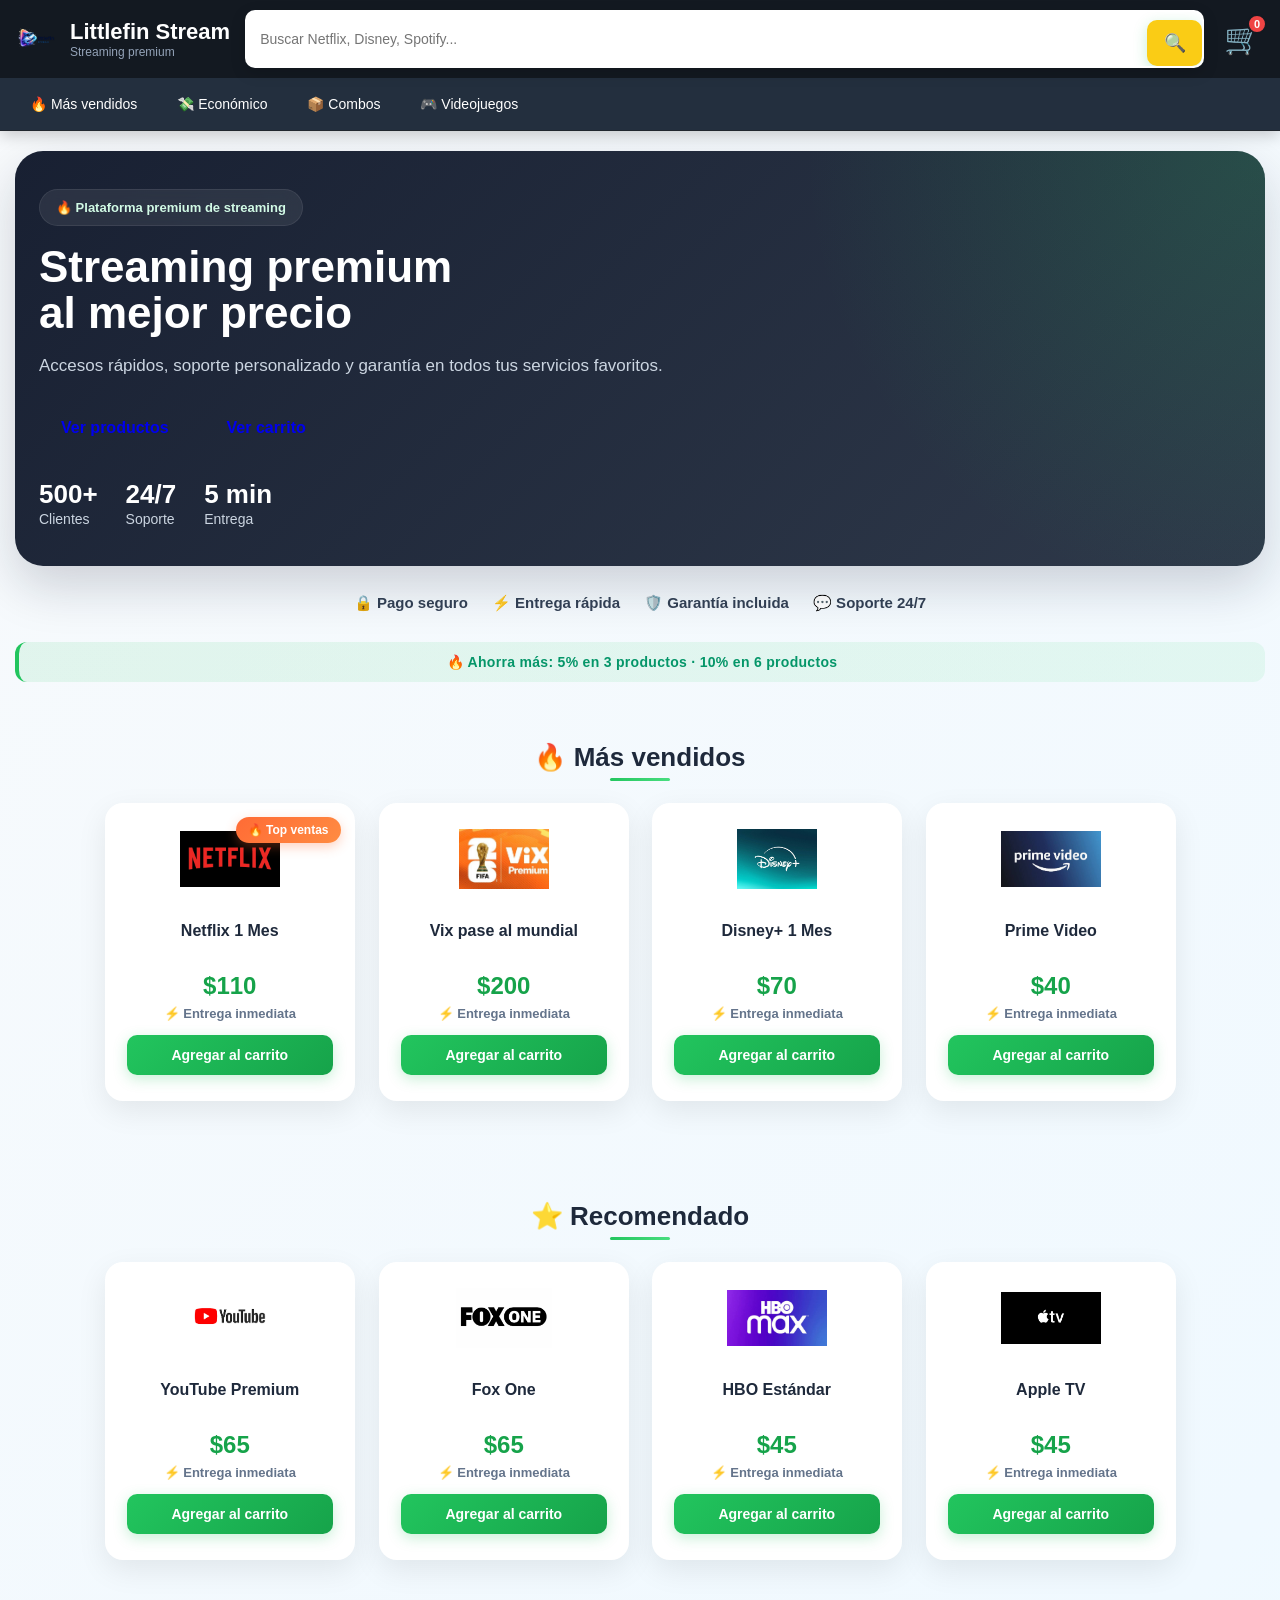
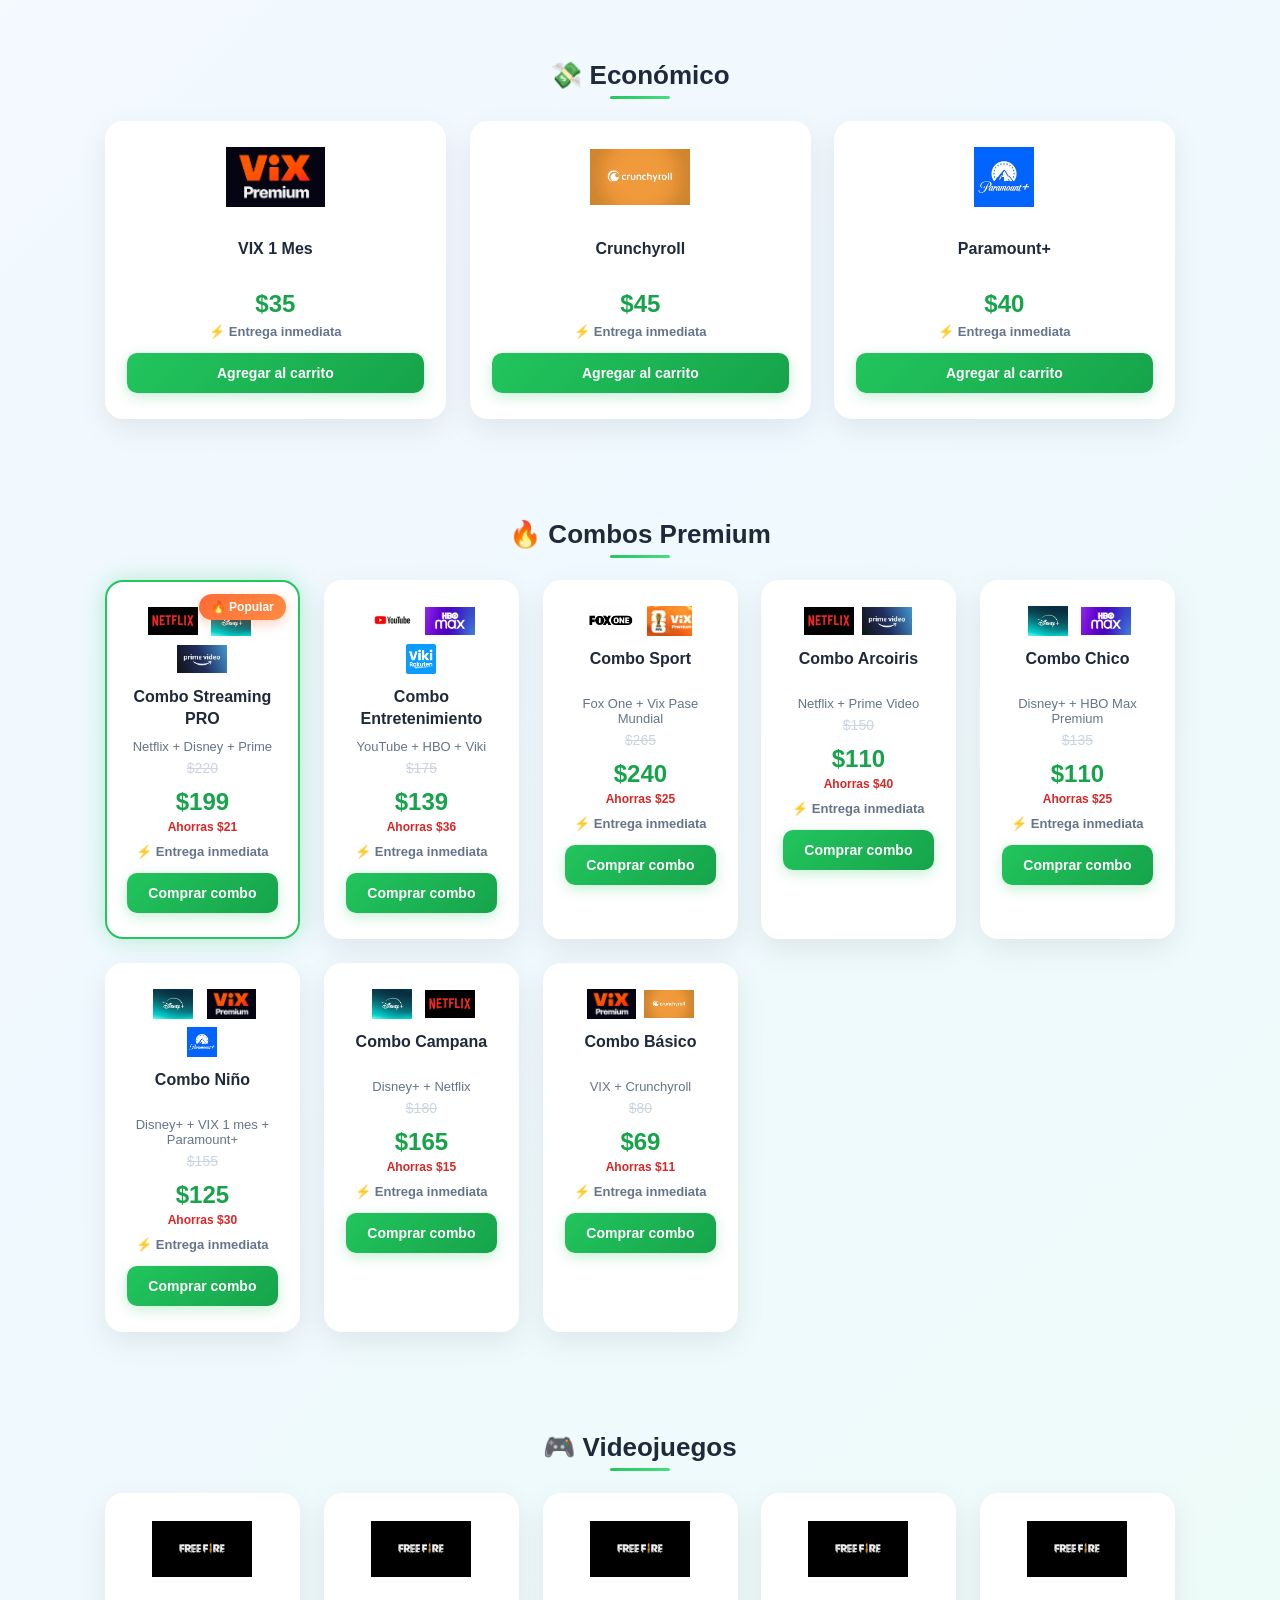
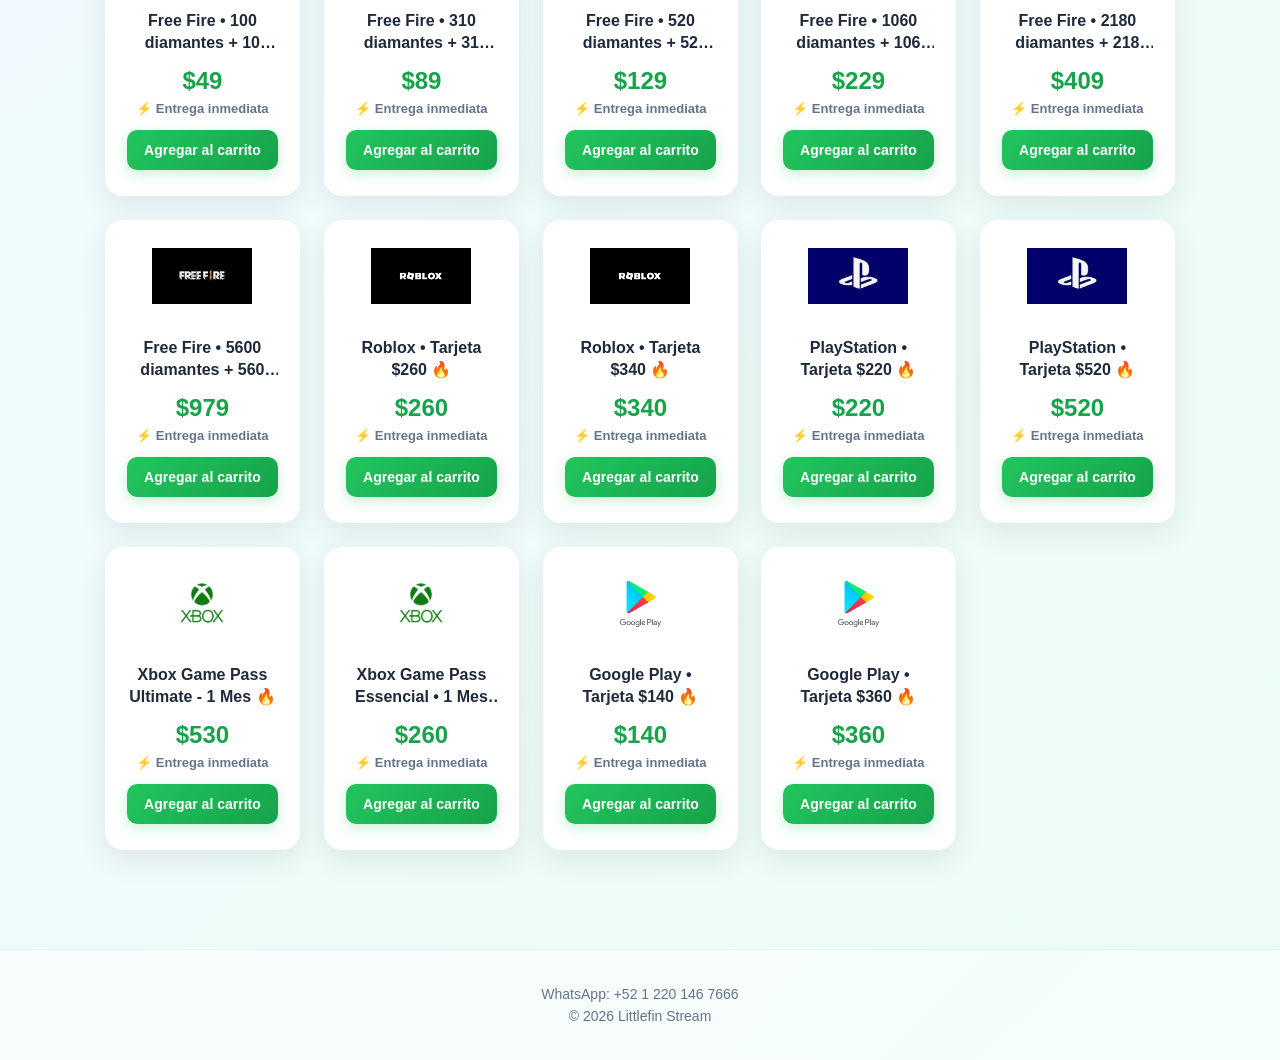
==== index.html @ 1786fa31 "Add manifest link and theme color meta tag" ====
<!DOCTYPE html>
<html lang="es">
<head>

<meta charset="UTF-8">

<meta
  name="viewport"
  content="width=device-width, initial-scale=1.0"
>

<title>Littlefin Stream</title>

<meta
  name="description"
  content="Streaming premium al mejor precio. Netflix, Disney+, HBO Max, Prime Video, combos premium y videojuegos con entrega inmediata."
>

<link rel="stylesheet" href="styles.css">

<link rel="manifest" href="/manifest.json">
<meta name="theme-color" content="#22c55e">

</head>

<body>

<!-- ===================================================== -->
<!-- HEADER -->
<!-- ===================================================== -->

<header class="amazon-header">

  <div class="header-top">

    <!-- LOGO -->
    <a href="/" class="logo-container">

      <img
        src="logo.png"
        class="logo-principal"
        alt="Littlefin Stream"
      >

      <div class="logo-text">
        <h1>Littlefin Stream</h1>
        <p>Streaming premium</p>
      </div>

    </a>

    <!-- BUSCADOR -->
    <div class="search-container">

      <input
        type="text"
        id="buscador"
        placeholder="Buscar Netflix, Disney, Spotify..."
      >

      <button class="search-btn">
        🔍
      </button>

    </div>

    <!-- CARRITO -->
    <a href="/carrito" class="cart-icon">

      <span class="cart-emoji">
        🛒
      </span>

      <span
        class="cart-count"
        id="cart-count"
      ></span>

    </a>

  </div>

  <!-- NAV -->
  <nav class="header-nav">

    <a href="#productos">
      🔥 Más vendidos
    </a>

    <a href="#economico">
      💸 Económico
    </a>

    <a href="#combos">
      📦 Combos
    </a>

    <a href="#videojuegos">
      🎮 Videojuegos
    </a>

  </nav>

</header>

<!-- ===================================================== -->
<!-- HERO -->
<!-- ===================================================== -->

<section class="hero">

  <div class="hero-content">

    <div class="hero-badge">
      🔥 Plataforma premium de streaming
    </div>

    <h1>
      Streaming premium <br>
      al mejor precio
    </h1>

    <p>
      Accesos rápidos, soporte personalizado
      y garantía en todos tus servicios favoritos.
    </p>

    <!-- BOTONES -->
    <div class="hero-buttons">

      <a
        href="#productos"
        class="hero-btn hero-btn-primary"
      >
        Ver productos
      </a>

      <a
        href="/carrito"
        class="hero-btn hero-btn-secondary"
      >
        Ver carrito
      </a>

    </div>

    <!-- STATS -->
    <div class="hero-stats">

      <div class="stat">
        <strong>500+</strong>
        <span>Clientes</span>
      </div>

      <div class="stat">
        <strong>24/7</strong>
        <span>Soporte</span>
      </div>

      <div class="stat">
        <strong>5 min</strong>
        <span>Entrega</span>
      </div>

    </div>

  </div>

</section>

<!-- ===================================================== -->
<!-- TRUST BAR -->
<!-- ===================================================== -->

<section class="trust-bar">

  <div>🔒 Pago seguro</div>

  <div>⚡ Entrega rápida</div>

  <div>🛡️ Garantía incluida</div>

  <div>💬 Soporte 24/7</div>

</section>

<!-- ===================================================== -->
<!-- PROMO -->
<!-- ===================================================== -->

<p class="promo">
🔥 Ahorra más: 5% en 3 productos · 10% en 6 productos
</p>

<!-- ===================================================== -->
<!-- MAIN -->
<!-- ===================================================== -->

<main>

<!-- ===================================================== -->
<!-- MÁS VENDIDOS -->
<!-- ===================================================== -->

<section
  class="section"
  id="productos"
>

  <h2>🔥 Más vendidos</h2>

  <div class="grid">

    <!-- NETFLIX -->
    <div class="card destacado-card">

      <span class="top-badge">
        🔥 Top ventas
      </span>

      <img
        src="Netflix.png"
        class="logo"
        loading="lazy"
        alt="Netflix"
      >

      <h3>Netflix 1 Mes</h3>

      <p class="price">$110</p>

      <p class="instantaneo">
        ⚡ Entrega inmediata
      </p>

      <button onclick="agregarCarrito('Netflix 1 Mes',110)">
        Agregar al carrito
      </button>

    </div>

    <!-- VIX -->
    <div class="card">

      <img
        src="pase.jpg"
        class="logo"
        loading="lazy"
        alt="Vix Mundial"
      >

      <h3>Vix pase al mundial</h3>

      <p class="price">$200</p>

      <p class="instantaneo">
        ⚡ Entrega inmediata
      </p>

      <button onclick="agregarCarrito('Vix pase al mundial',200)">
        Agregar al carrito
      </button>

    </div>

    <!-- DISNEY -->
    <div class="card">

      <img
        src="disney.jpg"
        class="logo"
        loading="lazy"
        alt="Disney+"
      >

      <h3>Disney+ 1 Mes</h3>

      <p class="price">$70</p>

      <p class="instantaneo">
        ⚡ Entrega inmediata
      </p>

      <button onclick="agregarCarrito('Disney+ 1 Mes',70)">
        Agregar al carrito
      </button>

    </div>

    <!-- PRIME -->
    <div class="card">

      <img
        src="prime.jpeg"
        class="logo"
        loading="lazy"
        alt="Prime Video"
      >

      <h3>Prime Video</h3>

      <p class="price">$40</p>

      <p class="instantaneo">
        ⚡ Entrega inmediata
      </p>

      <button onclick="agregarCarrito('Prime Video',40)">
        Agregar al carrito
      </button>

    </div>

  </div>

</section>

<!-- ===================================================== -->
<!-- RECOMENDADO -->
<!-- ===================================================== -->

<section class="section">

  <h2>⭐ Recomendado</h2>

  <div class="grid">

    <div class="card">

      <img
        src="youTube.png"
        class="logo"
        loading="lazy"
        alt="YouTube Premium"
      >

      <h3>YouTube Premium</h3>

      <p class="price">$65</p>

      <p class="instantaneo">
        ⚡ Entrega inmediata
      </p>

      <button onclick="agregarCarrito('YouTube Premium',65)">
        Agregar al carrito
      </button>

    </div>

    <div class="card">

      <img
        src="fox.png"
        class="logo"
        loading="lazy"
        alt="Fox One"
      >

      <h3>Fox One</h3>

      <p class="price">$65</p>

      <p class="instantaneo">
        ⚡ Entrega inmediata
      </p>

      <button onclick="agregarCarrito('Fox One',65)">
        Agregar al carrito
      </button>

    </div>

    <div class="card">

      <img
        src="max.jpeg"
        class="logo"
        loading="lazy"
        alt="HBO Max"
      >

      <h3>HBO Estándar</h3>

      <p class="price">$45</p>

      <p class="instantaneo">
        ⚡ Entrega inmediata
      </p>

      <button onclick="agregarCarrito('HBO Estándar',45)">
        Agregar al carrito
      </button>

    </div>

    <div class="card">

      <img
        src="Apple.png"
        class="logo"
        loading="lazy"
        alt="Apple TV"
      >

      <h3>Apple TV</h3>

      <p class="price">$45</p>

      <p class="instantaneo">
        ⚡ Entrega inmediata
      </p>

      <button onclick="agregarCarrito('Apple TV',45)">
        Agregar al carrito
      </button>

    </div>

  </div>

</section>

<!-- ===================================================== -->
<!-- ECONÓMICO -->
<!-- ===================================================== -->

<section
  class="section"
  id="economico"
>

  <h2>💸 Económico</h2>

  <div class="grid">

    <div class="card">

      <img
        src="vix.jpg"
        class="logo"
        loading="lazy"
        alt="VIX"
      >

      <h3>VIX 1 Mes</h3>

      <p class="price">$35</p>

      <p class="instantaneo">
        ⚡ Entrega inmediata
      </p>

      <button onclick="agregarCarrito('VIX 1 Mes',35)">
        Agregar al carrito
      </button>

    </div>

    <div class="card">

      <img
        src="crunchyroll.jpeg"
        class="logo"
        loading="lazy"
        alt="Crunchyroll"
      >

      <h3>Crunchyroll</h3>

      <p class="price">$45</p>

      <p class="instantaneo">
        ⚡ Entrega inmediata
      </p>

      <button onclick="agregarCarrito('Crunchyroll',45)">
        Agregar al carrito
      </button>

    </div>

    <div class="card">

      <img
        src="paramount.jpeg"
        class="logo"
        loading="lazy"
        alt="Paramount+"
      >

      <h3>Paramount+</h3>

      <p class="price">$40</p>

      <p class="instantaneo">
        ⚡ Entrega inmediata
      </p>

      <button onclick="agregarCarrito('Paramount+',40)">
        Agregar al carrito
      </button>

    </div>

  </div>

</section>


<!-- ================= COMBOS PREMIUM ================= -->
<section class="section combos" id="combos">
  <h2>🔥 Combos Premium</h2>

  <div class="grid">

    <!-- COMBO TOP -->
    <div class="card combo destacado">

      <div class="badge">🔥 Popular</div>

      <div class="logos-container">
        <img src="Netflix.png" class="logo-mini" alt="Netflix">
        <img src="disney.jpg" class="logo-mini" alt="Disney+">
        <img src="prime.jpeg" class="logo-mini" alt="Prime Video">
      </div>

      <h3>Combo Streaming PRO</h3>

      <p>Netflix + Disney + Prime</p>

      <p class="old-price">$220</p>

      <p class="price">$199</p>

      <p class="ahorro">Ahorras $21</p>

      <p class="instantaneo">
        ⚡ Entrega inmediata
      </p>

      <button onclick="agregarCarrito('Combo Streaming PRO',199)">
        Comprar combo
      </button>

    </div>

    <!-- ENTRETENIMIENTO -->
    <div class="card combo">

      <div class="logos-container">
        <img src="youTube.png" class="logo-mini" alt="YouTube">
        <img src="max.jpeg" class="logo-mini" alt="HBO">
        <img src="viki.png" class="logo-mini" alt="Viki">
      </div>

      <h3>Combo Entretenimiento</h3>

      <p>YouTube + HBO + Viki</p>

      <p class="old-price">$175</p>

      <p class="price">$139</p>

      <p class="ahorro">Ahorras $36</p>

      <p class="instantaneo">
        ⚡ Entrega inmediata
      </p>

      <button onclick="agregarCarrito('Combo Entretenimiento',139)">
        Comprar combo
      </button>

    </div>

    <!-- COMBO SPORT -->
    <div class="card combo Sport">

      <div class="logos-container">
        <img src="fox.png" class="logo-mini" alt="Fox One">
        <img src="pase.jpg" class="logo-mini" alt="Vix Mundial">
      </div>

      <h3>Combo Sport</h3>

      <p>Fox One + Vix Pase Mundial</p>

      <p class="old-price">$265</p>

      <p class="price">$240</p>

      <p class="ahorro">Ahorras $25</p>

      <p class="instantaneo">
        ⚡ Entrega inmediata
      </p>

      <button onclick="agregarCarrito('Combo Sport',240)">
        Comprar combo
      </button>

    </div>

    <!-- COMBO ARCOIRIS -->
    <div class="card combo Arcoiris">

      <div class="logos-container">
        <img src="Netflix.png" class="logo-mini" alt="Netflix">
        <img src="prime.jpeg" class="logo-mini" alt="Prime Video">
      </div>

      <h3>Combo Arcoiris</h3>

      <p>Netflix + Prime Video</p>

      <p class="old-price">$150</p>

      <p class="price">$110</p>

      <p class="ahorro">Ahorras $40</p>

      <p class="instantaneo">
        ⚡ Entrega inmediata
      </p>

      <button onclick="agregarCarrito('Combo Arcoiris',110)">
        Comprar combo
      </button>

    </div>

    <!-- COMBO CHICO -->
    <div class="card combo Chico">

      <div class="logos-container">
        <img src="disney.jpg" class="logo-mini" alt="Disney+">
        <img src="max.jpeg" class="logo-mini" alt="HBO Max">
      </div>

      <h3>Combo Chico</h3>

      <p>Disney+ + HBO Max Premium</p>

      <p class="old-price">$135</p>

      <p class="price">$110</p>

      <p class="ahorro">Ahorras $25</p>

      <p class="instantaneo">
        ⚡ Entrega inmediata
      </p>

      <button onclick="agregarCarrito('Combo Chico',110)">
        Comprar combo
      </button>

    </div>

    <!-- COMBO NIÑO -->
    <div class="card combo Niño">

      <div class="logos-container">
        <img src="disney.jpg" class="logo-mini" alt="Disney+">
        <img src="vix.jpg" class="logo-mini" alt="VIX">
        <img src="paramount.jpeg" class="logo-mini" alt="Paramount+">
      </div>

      <h3>Combo Niño</h3>

      <p>Disney+ + VIX 1 mes + Paramount+</p>

      <p class="old-price">$155</p>

      <p class="price">$125</p>

      <p class="ahorro">Ahorras $30</p>

      <p class="instantaneo">
        ⚡ Entrega inmediata
      </p>

      <button onclick="agregarCarrito('Combo Niño',125)">
        Comprar combo
      </button>

    </div>

    <!-- COMBO CAMPANA -->
    <div class="card combo Campana">

      <div class="logos-container">
        <img src="disney.jpg" class="logo-mini" alt="Disney+">
        <img src="Netflix.png" class="logo-mini" alt="Netflix">
      </div>

      <h3>Combo Campana</h3>

      <p>Disney+ + Netflix</p>

      <p class="old-price">$180</p>

      <p class="price">$165</p>

      <p class="ahorro">Ahorras $15</p>

      <p class="instantaneo">
        ⚡ Entrega inmediata
      </p>

      <button onclick="agregarCarrito('Combo Campana',165)">
        Comprar combo
      </button>

    </div>

    <!-- COMBO BÁSICO -->
    <div class="card combo">

      <div class="logos-container">
        <img src="vix.jpg" class="logo-mini" alt="VIX">
        <img src="crunchyroll.jpeg" class="logo-mini" alt="Crunchyroll">
      </div>

      <h3>Combo Básico</h3>

      <p>VIX + Crunchyroll</p>

      <p class="old-price">$80</p>

      <p class="price">$69</p>

      <p class="ahorro">Ahorras $11</p>

      <p class="instantaneo">
        ⚡ Entrega inmediata
      </p>

      <button onclick="agregarCarrito('Combo Básico',69)">
        Comprar combo
      </button>

    </div>

  </div>
</section>

<!-- ================= VIDEOJUEGOS ================= -->
<section class="section" id="videojuegos">

  <h2>🎮 Videojuegos</h2>

  <div class="grid">

    <!-- FREE FIRE -->
    <div class="card">
      <img src="free.png" class="logo" loading="lazy" alt="Free Fire">
      <h3>Free Fire • 100 diamantes + 10 bonus 🔥</h3>
      <p class="price">$49</p>
      <p class="instantaneo">⚡ Entrega inmediata</p>
      <button onclick="agregarCarrito('Free Fire - 100 diamantes + 10 bonus', 49)">
        Agregar al carrito
      </button>
    </div>

    <div class="card">
      <img src="free.png" class="logo" loading="lazy" alt="Free Fire">
      <h3>Free Fire • 310 diamantes + 31 bonus 🔥</h3>
      <p class="price">$89</p>
      <p class="instantaneo">⚡ Entrega inmediata</p>
      <button onclick="agregarCarrito('Free Fire - 310 diamantes + 31 bonus', 89)">
        Agregar al carrito
      </button>
    </div>

    <div class="card">
      <img src="free.png" class="logo" loading="lazy" alt="Free Fire">
      <h3>Free Fire • 520 diamantes + 52 bonus 🔥</h3>
      <p class="price">$129</p>
      <p class="instantaneo">⚡ Entrega inmediata</p>
      <button onclick="agregarCarrito('Free Fire - 520 diamantes + 52 bonus', 129)">
        Agregar al carrito
      </button>
    </div>

    <div class="card">
      <img src="free.png" class="logo" loading="lazy" alt="Free Fire">
      <h3>Free Fire • 1060 diamantes + 106 bonus 🔥</h3>
      <p class="price">$229</p>
      <p class="instantaneo">⚡ Entrega inmediata</p>
      <button onclick="agregarCarrito('Free Fire - 1060 diamantes + 106 bonus', 229)">
        Agregar al carrito
      </button>
    </div>

    <div class="card">
      <img src="free.png" class="logo" loading="lazy" alt="Free Fire">
      <h3>Free Fire • 2180 diamantes + 218 bonus 🔥</h3>
      <p class="price">$409</p>
      <p class="instantaneo">⚡ Entrega inmediata</p>
      <button onclick="agregarCarrito('Free Fire - 2180 diamantes + 218 bonus', 409)">
        Agregar al carrito
      </button>
    </div>

    <div class="card">
      <img src="free.png" class="logo" loading="lazy" alt="Free Fire">
      <h3>Free Fire • 5600 diamantes + 560 bonus 🔥</h3>
      <p class="price">$979</p>
      <p class="instantaneo">⚡ Entrega inmediata</p>
      <button onclick="agregarCarrito('Free Fire - 5600 diamantes + 560 bonus', 979)">
        Agregar al carrito
      </button>
    </div>

    <!-- ROBLOX -->
    <div class="card">
      <img src="roblox.png" class="logo" loading="lazy" alt="Roblox">
      <h3>Roblox • Tarjeta $260 🔥</h3>
      <p class="price">$260</p>
      <p class="instantaneo">⚡ Entrega inmediata</p>
      <button onclick="agregarCarrito('Roblox - Tarjeta $260', 260)">
        Agregar al carrito
      </button>
    </div>

    <div class="card">
      <img src="roblox.png" class="logo" loading="lazy" alt="Roblox">
      <h3>Roblox • Tarjeta $340 🔥</h3>
      <p class="price">$340</p>
      <p class="instantaneo">⚡ Entrega inmediata</p>
      <button onclick="agregarCarrito('Roblox - Tarjeta $340', 340)">
        Agregar al carrito
      </button>
    </div>

    <!-- PLAYSTATION -->
    <div class="card">
      <img src="station.jpeg" class="logo" loading="lazy" alt="PlayStation">
      <h3>PlayStation • Tarjeta $220 🔥</h3>
      <p class="price">$220</p>
      <p class="instantaneo">⚡ Entrega inmediata</p>
      <button onclick="agregarCarrito('PlayStation - Tarjeta $220', 220)">
        Agregar al carrito
      </button>
    </div>

    <div class="card">
      <img src="station.jpeg" class="logo" loading="lazy" alt="PlayStation">
      <h3>PlayStation • Tarjeta $520 🔥</h3>
      <p class="price">$520</p>
      <p class="instantaneo">⚡ Entrega inmediata</p>
      <button onclick="agregarCarrito('PlayStation - Tarjeta $520', 520)">
        Agregar al carrito
      </button>
    </div>

    <!-- XBOX -->
    <div class="card">
      <img src="xbox.jpeg" class="logo" loading="lazy" alt="Xbox">
      <h3>Xbox Game Pass Ultimate - 1 Mes 🔥</h3>
      <p class="price">$530</p>
      <p class="instantaneo">⚡ Entrega inmediata</p>
      <button onclick="agregarCarrito('Xbox - Game Pass', 530)">
        Agregar al carrito
      </button>
    </div>

    <div class="card">
      <img src="xbox.jpeg" class="logo" loading="lazy" alt="Xbox">
      <h3>Xbox Game Pass Essencial • 1 Mes 🔥</h3>
      <p class="price">$260</p>
      <p class="instantaneo">⚡ Entrega inmediata</p>
      <button onclick="agregarCarrito('Xbox - Tarjeta $260', 260)">
        Agregar al carrito
      </button>
    </div>

    <!-- GOOGLE PLAY -->
    <div class="card">
      <img src="play.png" class="logo" loading="lazy" alt="Google Play">
      <h3>Google Play • Tarjeta $140 🔥</h3>
      <p class="price">$140</p>
      <p class="instantaneo">⚡ Entrega inmediata</p>
      <button onclick="agregarCarrito('Google Play - Tarjeta $140', 140)">
        Agregar al carrito
      </button>
    </div>

    <div class="card">
      <img src="play.png" class="logo" loading="lazy" alt="Google Play">
      <h3>Google Play • Tarjeta $360 🔥</h3>
      <p class="price">$360</p>
      <p class="instantaneo">⚡ Entrega inmediata</p>
      <button onclick="agregarCarrito('Google Play - Tarjeta $360', 360)">
        Agregar al carrito
      </button>
    </div>

</div>
</section>

</main>

<!-- ===================================================== -->
<!-- FOOTER -->
<!-- ===================================================== -->

<footer>

  <p>
    WhatsApp: +52 1 220 146 7666
  </p>

  <p>
    © 2026 Littlefin Stream
  </p>

</footer>

<script src="script.js"></script>

</body>
</html>
---- styles.css ----
/* ================= RESET ================= */
* {
  margin: 0;
  padding: 0;
  box-sizing: border-box;
}

html {
  scroll-behavior: smooth;
}

/* ================= BODY ================= */
body {
  font-family: -apple-system, BlinkMacSystemFont, 'Segoe UI', 'Roboto', sans-serif;
  background: linear-gradient(135deg, #f8fafc 0%, #f0f9ff 50%, #ecfdf5 100%);
  color: #1e293b;
  min-height: 100vh;
  overflow-x: hidden;
  -webkit-tap-highlight-color: transparent;
}

main {
  max-width: 1240px;
  margin: 0 auto;
  padding: 0 16px;
}

/* ================= PROMO ================= */
.promo {
  text-align: center;

  background: linear-gradient(
    135deg,
    rgba(34,197,94,0.1),
    rgba(74,222,128,0.1)
  );

  color: #059669;

  font-weight: 600;

  margin: 20px 15px;

  padding: 12px 20px;

  border-radius: 12px;

  border-left: 4px solid #22c55e;

  font-size: 14px;

  letter-spacing: 0.3px;
}

/* ================= TRUST BAR ================= */

.trust-bar {
  display: flex;

  justify-content: center;

  align-items: center;

  gap: 24px;

  flex-wrap: wrap;

  margin: 18px auto;

  padding: 10px 20px;

  max-width: 1100px;

  color: #334155;

  font-size: 15px;

  font-weight: 600;
}

.trust-bar div {
  display: flex;

  align-items: center;

  gap: 8px;
}

/* ================= HERO PREMIUM ================= */

.hero {
  position: relative;

  margin: 20px 15px 10px;

  padding: 38px 24px;

  border-radius: 28px;

  overflow: hidden;

  background:
    linear-gradient(
      135deg,
      rgba(15,23,42,0.96),
      rgba(30,41,59,0.92)
    );

  box-shadow:
    0 20px 50px rgba(15,23,42,0.18);

  color: white;
}

.hero::before {
  content: "";

  position: absolute;

  inset: 0;

  background:
    radial-gradient(
      circle at top right,
      rgba(34,197,94,0.18),
      transparent 35%
    );

  pointer-events: none;
}

.hero-content {
  position: relative;
  z-index: 2;
}

.hero-badge {
  display: inline-flex;

  align-items: center;

  gap: 8px;

  background: rgba(255,255,255,0.08);

  border: 1px solid rgba(255,255,255,0.08);

  padding: 10px 16px;

  border-radius: 999px;

  font-size: 13px;

  font-weight: 600;

  color: #d1fae5;

  margin-bottom: 18px;

  backdrop-filter: blur(8px);
}

.hero h1 {
  font-size: 44px;

  line-height: 1.05;

  font-weight: 800;

  margin-bottom: 16px;

  max-width: 650px;
}

.hero p {
  font-size: 17px;

  line-height: 1.7;

  color: #cbd5e1;

  max-width: 650px;

  margin-bottom: 24px;
}

@media (max-width: 768px) {

  .hero {
    padding: 20px 16px;
    border-radius: 0 0 24px 24px;
  }

  .hero h1 {
    font-size: 34px;
  }

}

/* ================= HERO BUTTONS ================= */

.hero-buttons {
  display: flex;

  gap: 14px;

  flex-wrap: wrap;

  margin-bottom: 28px;
}

.hero-btn {
  display: inline-flex;

  align-items: center;
  justify-content: center;

  text-decoration: none;

  padding: 14px 22px;

  border-radius: 14px;

  font-weight: 700;

  transition: all 0.25s ease;
}

.hero-btn.primary {
  background: linear-gradient(
    135deg,
    #22c55e,
    #16a34a
  );

  color: white;

  box-shadow:
    0 10px 25px rgba(34,197,94,0.28);
}

.hero-btn.primary:hover {
  transform: translateY(-2px);
}

.hero-btn.secondary {
  background: rgba(255,255,255,0.08);

  border: 1px solid rgba(255,255,255,0.1);

  color: white;

  backdrop-filter: blur(8px);
}

.hero-btn.secondary:hover {
  background: rgba(255,255,255,0.12);
}

/* ================= HERO STATS ================= */

.hero-stats {
  display: flex;

  gap: 28px;

  flex-wrap: wrap;
}

.stat strong {
  display: block;

  font-size: 26px;

  color: white;
}

.stat span {
  font-size: 14px;

  color: #cbd5e1;
}

/* ================= SECTIONS ================= */

.section {
  padding: 40px 15px;
  scroll-margin-top: 80px;
  margin-top: 20px;
}

.section h2 {
  text-align: center;

  margin-bottom: 30px;

  font-size: 26px;
  font-weight: 700;

  color: #1e293b;

  position: relative;

  display: inline-block;

  width: 100%;
}

.section h2::after {
  content: '';

  position: absolute;

  bottom: -8px;
  left: 50%;

  transform: translateX(-50%);

  width: 60px;
  height: 3px;

  background: linear-gradient(
    135deg,
    #22c55e,
    #4ade80
  );

  border-radius: 2px;
}

/* ================= GRID ================= */

.grid {
  display: grid;

  grid-template-columns:
    repeat(auto-fit, minmax(180px, 1fr));

  gap: 24px;

  max-width: 1100px;

  margin: auto;

  padding: 0 15px;
}

/* ================= CARDS ================= */

.card {
  background: white;

  padding: 24px 20px;

  border-radius: 18px;

  text-align: center;

  transition: all 0.4s cubic-bezier(
    0.34,
    1.56,
    0.64,
    1
  );

  box-shadow:
    0 10px 30px rgba(0,0,0,0.08);

  border: 2px solid transparent;

  position: relative;

  overflow: hidden;

  isolation: isolate;

  will-change: transform;

  backdrop-filter: blur(8px);
}

.card::before {
  content: '';

  position: absolute;

  top: 0;
  left: -100%;

  width: 100%;
  height: 100%;

  background: linear-gradient(
    90deg,
    transparent,
    rgba(255,255,255,0.3),
    transparent
  );

  transition: left 0.5s;

  pointer-events: none;

  z-index: 0;
}

.card:hover::before {
  left: 100%;
}

.card:hover {
  border-color: #22c55e;

  transform:
    translateY(-12px)
    scale(1.04);

  box-shadow:
    0 20px 40px rgba(34,197,94,0.2);
}

.card > * {
  position: relative;
  z-index: 1;
}

/* ================= BADGE ================= */

.top-badge,
.badge {
  position: absolute;

  top: 12px;
  right: 12px;

  background: linear-gradient(
    135deg,
    #ff6b35,
    #ff8c42
  );

  color: white;

  padding: 6px 12px;

  border-radius: 20px;

  font-size: 12px;

  font-weight: 700;

  z-index: 2;

  box-shadow:
    0 4px 12px rgba(255,107,53,0.3);
}

/* ================= LOGOS ================= */

.logo {
  width: 100px;
  height: 60px;

  object-fit: contain;

  margin-bottom: 15px;

  transition: transform 0.3s ease;
}

.card:hover .logo {
  transform: scale(1.08);
}

/* ================= TEXT ================= */

.card h3 {
  margin: 12px 0 8px;

  font-size: 16px;
  font-weight: 600;

  color: #1e293b;

  line-height: 1.4;

  min-height: 40px;

  display: -webkit-box;

  -webkit-line-clamp: 2;

  -webkit-box-orient: vertical;

  overflow: hidden;
}

.card p:not(.price):not(.old-price):not(.ahorro) {
  font-size: 13px;

  color: #64748b;

  margin: 6px 0;
}

.price {
  font-size: 24px;

  margin: 12px 0 4px;

  color: #16a34a;

  font-weight: 700;
}

.old-price {
  font-size: 14px;

  color: #cbd5e1;

  text-decoration: line-through;

  margin-bottom: 2px;
}

.ahorro {
  font-size: 12px;

  color: #dc2626;

  font-weight: 600;

  margin: 4px 0 10px;
}

.instantaneo {
  font-size: 12px;

  color: #2563eb;

  font-weight: 600;

  margin-bottom: 10px;
}

/* ================= BUTTON ================= */

button {
  background: linear-gradient(
    135deg,
    #22c55e,
    #16a34a
  );

  border: none;

  padding: 12px 16px;

  border-radius: 10px;

  color: white;

  font-weight: 600;
  font-size: 14px;

  cursor: pointer;

  transition: all 0.3s cubic-bezier(
    0.34,
    1.56,
    0.64,
    1
  );

  width: 100%;

  margin-top: 8px;

  box-shadow:
    0 4px 14px rgba(34,197,94,0.25);

  display: inline-flex;

  align-items: center;
  justify-content: center;

  will-change: transform;
}

button:hover {
  transform: translateY(-2px);

  box-shadow:
    0 8px 20px rgba(34,197,94,0.35);
}

button:active {
  transform: translateY(0);

  scale: 0.98;
}

/* ================= REGRESAR ================= */

.btn-regresar {
  display: inline-flex;

  align-items: center;
  justify-content: center;

  width: 100%;

  margin-bottom: 16px;

  padding: 12px 16px;

  border-radius: 10px;

  background: #111827;

  color: white;

  text-decoration: none;

  font-weight: 600;

  transition: all 0.3s ease;
}

.btn-regresar:hover {
  transform: translateY(-1px);

  background: #1f2937;
}

/* ================= FOOTER ================= */

footer {
  text-align: center;

  padding: 30px 20px;

  color: #64748b;

  margin-top: 60px;

  border-top:
    1px solid rgba(34,197,94,0.1);

  background:
    rgba(255,255,255,0.5);

  font-size: 14px;
}

footer p {
  margin: 6px 0;
}

/* ================= HEADER ================= */

.amazon-header {
  position: sticky;

  top: 0;

  z-index: 999;

  background: #131921;

  box-shadow:
    0 4px 15px rgba(0,0,0,0.2);

  backdrop-filter: blur(10px);

  border-bottom:
    1px solid rgba(255,255,255,0.06);
}

/* TOP */

.header-top {
  display: flex;

  align-items: center;

  justify-content: space-between;

  gap: 15px;

  padding: 10px 15px;

  flex-wrap: wrap;
}

/* LOGO */

.logo-container {
  display: flex;

  align-items: center;

  gap: 10px;

  text-decoration: none;

  flex-shrink: 0;

  min-width: 0;
}

.logo-principal {
  width: 45px;
  height: 45px;

  object-fit: contain;
}

.logo-text h1 {
  color: white;

  font-size: 22px;

  margin: 0;
}

.logo-text p {
  color: #94a3b8;

  font-size: 12px;
}

/* SEARCH */

.search-container {
  flex: 1 1 320px;

  display: flex;

  align-items: center;

  overflow: hidden;

  border-radius: 10px;

  background: white;

  min-width: 180px;

  border: 2px solid transparent;

  box-shadow:
    0 5px 15px rgba(0,0,0,0.15);

  transition: all 0.25s ease;
}

.search-container:focus-within {
  border-color: #facc15;

  box-shadow:
    0 0 0 3px rgba(250,204,21,0.35);
}

.search-container input {
  flex: 1;

  width: 100%;

  background: transparent;

  border: none;

  padding: 13px;

  outline: none;

  font-size: 14px;
}

.search-btn {
  width: 55px;

  border: none;

  background: #facc15;

  color: #111827;

  font-size: 18px;

  cursor: pointer;
}

/* CART */

.cart-icon {
  position: relative;

  display: flex;

  align-items: center;
  justify-content: center;

  width: 46px;
  height: 46px;

  text-decoration: none;

  flex-shrink: 0;

  transition: transform 0.2s ease;
}

.cart-icon:hover {
  transform: scale(1.05);
}

.cart-emoji {
  font-size: 30px;
  line-height: 1;
}

.cart-count {
  position: absolute;

  top: -2px;
  right: -2px;

  background: #ef4444;

  color: white;

  min-width: 20px;
  height: 20px;

  border-radius: 50%;

  font-size: 11px;
  font-weight: bold;

  display: flex;

  align-items: center;
  justify-content: center;

  animation: pulseCart 1.5s infinite;

  border: 2px solid #131921;
}

@keyframes pulseCart {
  0% {
    transform: scale(1);
  }

  50% {
    transform: scale(1.12);
  }

  100% {
    transform: scale(1);
  }
}

/* NAV */

.header-nav {
  display: flex;

  gap: 20px;

  padding: 10px 20px;

  background: #232f3e;

  overflow-x: auto;
}

.header-nav::-webkit-scrollbar {
  display: none;
}

.header-nav a {
  color: white;

  text-decoration: none;

  font-size: 14px;

  white-space: nowrap;

  padding: 8px 10px;

  border-radius: 8px;

  transition:
    background 0.2s ease,
    color 0.2s ease,
    transform 0.2s ease;
}

.header-nav a:hover {
  color: #facc15;

  background: rgba(255,255,255,0.08);
}

.header-nav a:active {
  transform: scale(0.96);
}

/* ================= CARRITO ================= */

.carrito-page {
  position: relative;

  overflow: hidden;

  max-width: 1100px;

  margin: 24px auto;

  background: rgba(255,255,255,0.78);

  backdrop-filter: blur(14px);

  padding: 24px;

  border-radius: 28px;

  box-shadow:
    0 20px 50px rgba(0,0,0,0.08),
    inset 0 1px 0 rgba(255,255,255,0.7);

  border:
    1px solid rgba(255,255,255,0.6);
}

.carrito-page::before {
  content: "";

  position: absolute;

  inset: 0;

  border-radius: 28px;

  pointer-events: none;

  background:
    radial-gradient(
      circle at top right,
      rgba(34,197,94,0.08),
      transparent 30%
    );
}

/* ITEMS */

#lista-carrito {
  display: flex;

  flex-direction: column;

  gap: 14px;
}

.item-carrito {
  display: flex;

  align-items: center;

  justify-content: space-between;

  gap: 16px;

  padding: 18px;

  border-radius: 22px;

  background:
    linear-gradient(
      135deg,
      rgba(255,255,255,0.95),
      rgba(248,250,252,0.95)
    );

  border: 1px solid rgba(226,232,240,0.8);

  transition: all 0.25s ease;

  box-shadow:
    0 8px 25px rgba(0,0,0,0.05);

  backdrop-filter: blur(10px);
}

.item-carrito:hover {
  transform: translateY(-2px);

  box-shadow:
    0 14px 30px rgba(0,0,0,0.08);
}

/* ITEM LEFT */

.item-left {
  display: flex;

  align-items: center;

  gap: 14px;

  flex: 1;
}

/* LOGO */

.item-logo {
  width: 58px;
  height: 58px;

  border-radius: 18px;

  display: flex;

  align-items: center;
  justify-content: center;

  font-size: 28px;

  background:
    linear-gradient(
      135deg,
      #22c55e,
      #16a34a
    );

  color: white;

  flex-shrink: 0;

  box-shadow:
    0 10px 20px rgba(34,197,94,0.25);
}

/* INFO */

.item-info {
  display: flex;

  flex-direction: column;

  gap: 4px;

  flex: 1;
}

.item-categoria {
  font-size: 11px;

  color: #64748b;

  font-weight: 700;

  text-transform: uppercase;

  letter-spacing: 0.5px;
}

.item-info h4 {
  font-size: 17px;

  color: #111827;

  margin: 0;

  font-weight: 700;
}

.item-info strong {
  color: #16a34a;

  font-size: 24px;

  font-weight: 800;
}

/* ELIMINAR */

.btn-eliminar {
  width: 50px;

  min-width: 50px;

  height: 50px;

  border-radius: 16px;

  padding: 0;

  display: flex;

  align-items: center;
  justify-content: center;

  background:
    linear-gradient(
      135deg,
      #ef4444,
      #dc2626
    );

  color: white;

  font-size: 18px;

  box-shadow:
    0 10px 20px rgba(239,68,68,0.25);
}

.btn-eliminar:hover {
  transform: scale(1.05);
}

/* RESUMEN */

.resumen {
  margin-top: 24px;

  background: white;

  padding: 22px;

  border-radius: 24px;

  border: 1px solid #e5e7eb;

  box-shadow:
    0 8px 25px rgba(0,0,0,0.05);
}

.resumen p,
.resumen h3 {
  display: flex;

  justify-content: space-between;

  margin-bottom: 8px;
}

.resumen h3 {
  margin-top: 10px;

  padding-top: 14px;

  border-top: 1px solid #e5e7eb;

  font-size: 36px;

  font-weight: 800;
}

.texto-seguridad {
  margin-top: 12px;

  font-size: 13px;

  color: #64748b;

  text-align: center;
}

/* ================= MÉTODO DE PAGO ================= */

.metodo-pago {
  margin-top: 25px;

  padding: 20px;

  background: white;

  border-radius: 22px;

  box-shadow:
    0 8px 25px rgba(0,0,0,0.08);

  border: 1px solid #e5e7eb;
}

.metodo-pago p {
  margin-bottom: 15px;

  color: #111827;

  font-size: 16px;

  font-weight: 700;
}

.metodo-pago .opciones {
  display: flex;

  flex-direction: column;

  gap: 12px;
}

.metodo-pago button {
  width: 100%;

  background: white;

  border: 2px solid #d1d5db;

  border-radius: 20px;

  padding: 18px;

  cursor: pointer;

  transition: all 0.25s ease;

  display: flex;

  align-items: center;

  gap: 12px;

  color: #111827;

  font-size: 15px;

  font-weight: 600;

  position: relative;
}

.metodo-pago button::before {
  content: "";

  width: 20px;
  height: 20px;

  border: 2px solid #9ca3af;

  border-radius: 50%;

  transition: all 0.25s ease;

  background: white;

  flex-shrink: 0;
}

.metodo-pago button:hover {
  border-color: #2563eb;

  background: #f8fafc;

  transform: translateY(-2px);
}

.metodo-pago button.activo {
  border-color: #2563eb;

  background: #eff6ff;
}

.metodo-pago button.activo::before {
  background: #2563eb;

  border-color: #2563eb;

  box-shadow:
    inset 0 0 0 4px white;
}

#metodo-seleccionado {
  margin-top: 15px;

  font-size: 14px;

  color: #2563eb;

  font-weight: 600;
}

/* BOTONES */

.btn-pagar {
  position: sticky;

  bottom: 12px;

  z-index: 500;

  height: 60px;

  border-radius: 18px;

  font-size: 18px;

  font-weight: 800;

  margin-top: 20px;

  letter-spacing: 0.3px;

  box-shadow:
    0 20px 40px rgba(34,197,94,0.35);
}

.btn-vaciar {
  margin-top: 14px;

  background:
    linear-gradient(
      135deg,
      #ef4444,
      #dc2626
    );
}

.btn-vaciar:hover {
  box-shadow:
    0 12px 24px rgba(239,68,68,0.35);
}


/* ================= COMBOS ================= */

.combo {
  position: relative;

  border: 2px solid transparent;

  transition: all 0.4s cubic-bezier(
    0.34,
    1.56,
    0.64,
    1
  );
}

.combo:hover {
  border: 2px solid #22c55e;

  transform:
    translateY(-12px)
    scale(1.04);

  box-shadow:
    0 20px 40px rgba(34,197,94,0.2);
}

.destacado {
  border: 2px solid #22c55e;

  box-shadow:
    0 0 25px rgba(34,197,94,0.3);
}

.combo .logos-container {
  display: flex;

  justify-content: center;

  align-items: center;

  gap: 8px;

  margin-bottom: 12px;

  flex-wrap: wrap;
}

.combo .logo-mini {
  width: 50px;
  height: 30px;

  object-fit: contain;

  transition: transform 0.3s ease;
}

.combo:hover .logo-mini {
  transform: scale(1.15);
}

/* ================= RESPONSIVE ================= */

@media (max-width: 1024px) {

  .grid {
    gap: 18px;
  }

  .section {
    padding: 32px 12px;
  }

  .card {
    padding: 20px;
  }
}

@media (max-width: 768px) {

  .hero {
    padding: 28px 18px;
  }

  .hero h1 {
    font-size: 34px;
  }

  .hero p {
    font-size: 15px;
  }

  .hero-buttons {
    flex-direction: column;
  }

  .hero-btn {
    width: 100%;
  }

  .hero-stats {
    gap: 18px;
  }

  .header-top {
    gap: 10px;
    padding: 10px;
  }

  .logo-principal {
    width: 38px;
    height: 38px;
  }

  .logo-text h1 {
    font-size: 20px;
  }

  .logo-text p {
    font-size: 11px;
  }

  .cart-emoji {
    font-size: 26px;
  }

  .search-container {
    width: 100%;

    height: 42px;

    border-radius: 12px;
  }

  .search-container input {
    font-size: 14px;

    padding: 0 14px;
  }

  .search-btn {
    width: 52px;

    font-size: 18px;
  }

  .header-nav {
    gap: 14px;

    padding: 10px 12px;

    scrollbar-width: none;
  }

  .grid {
    grid-template-columns: repeat(2, 1fr);

    gap: 14px;

    padding: 0;
  }

  .card {
    padding: 16px;

    border-radius: 16px;
  }

  .card h3 {
    font-size: 14px;

    min-height: auto;
  }

  .price {
    font-size: 22px;
  }

  .logo {
    width: 75px;
    height: 45px;
  }

  .carrito-page {
    padding: 18px;

    border-radius: 22px;
  }
}

@media (max-width: 480px) {

  .hero {
    padding: 24px 16px;
  }

  .hero h1 {
    font-size: 30px;
  }

  .grid {
    grid-template-columns: repeat(2, 1fr);

    gap: 12px;
  }

  .card {
    padding: 14px;
  }

  .logo {
    width: 65px;
    height: 40px;
  }

  .price {
    font-size: 20px;
  }

  .carrito-page {
    width: 94%;

    padding: 16px;
  }

  .metodo-pago {
    padding: 15px;
  }

  .metodo-pago button {
    padding: 14px;

    font-size: 14px;
  }

  .item-carrito {
    flex-direction: column;

    align-items: flex-start;
  }

  .btn-eliminar {
    width: 100%;
  }

  .trust-bar {
    flex-direction: column;

    align-items: flex-start;

    gap: 10px;
  }
    }
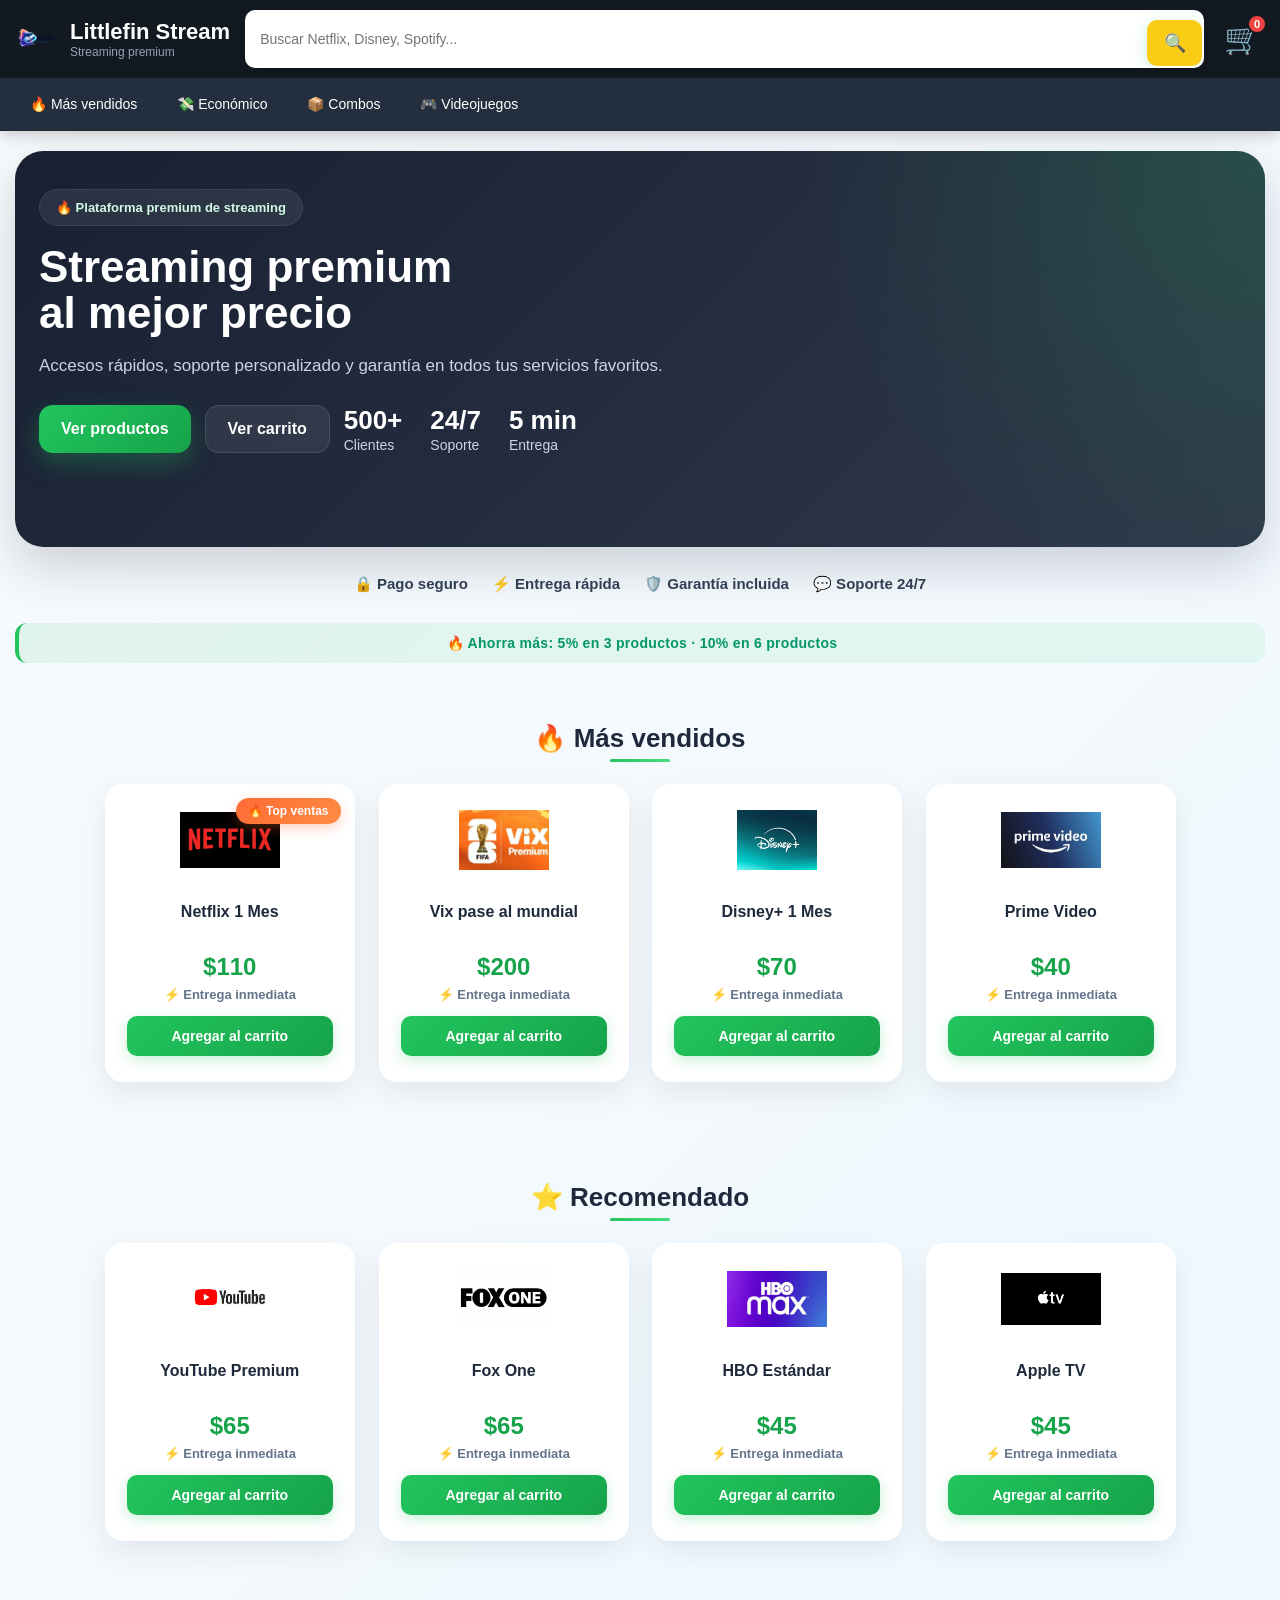
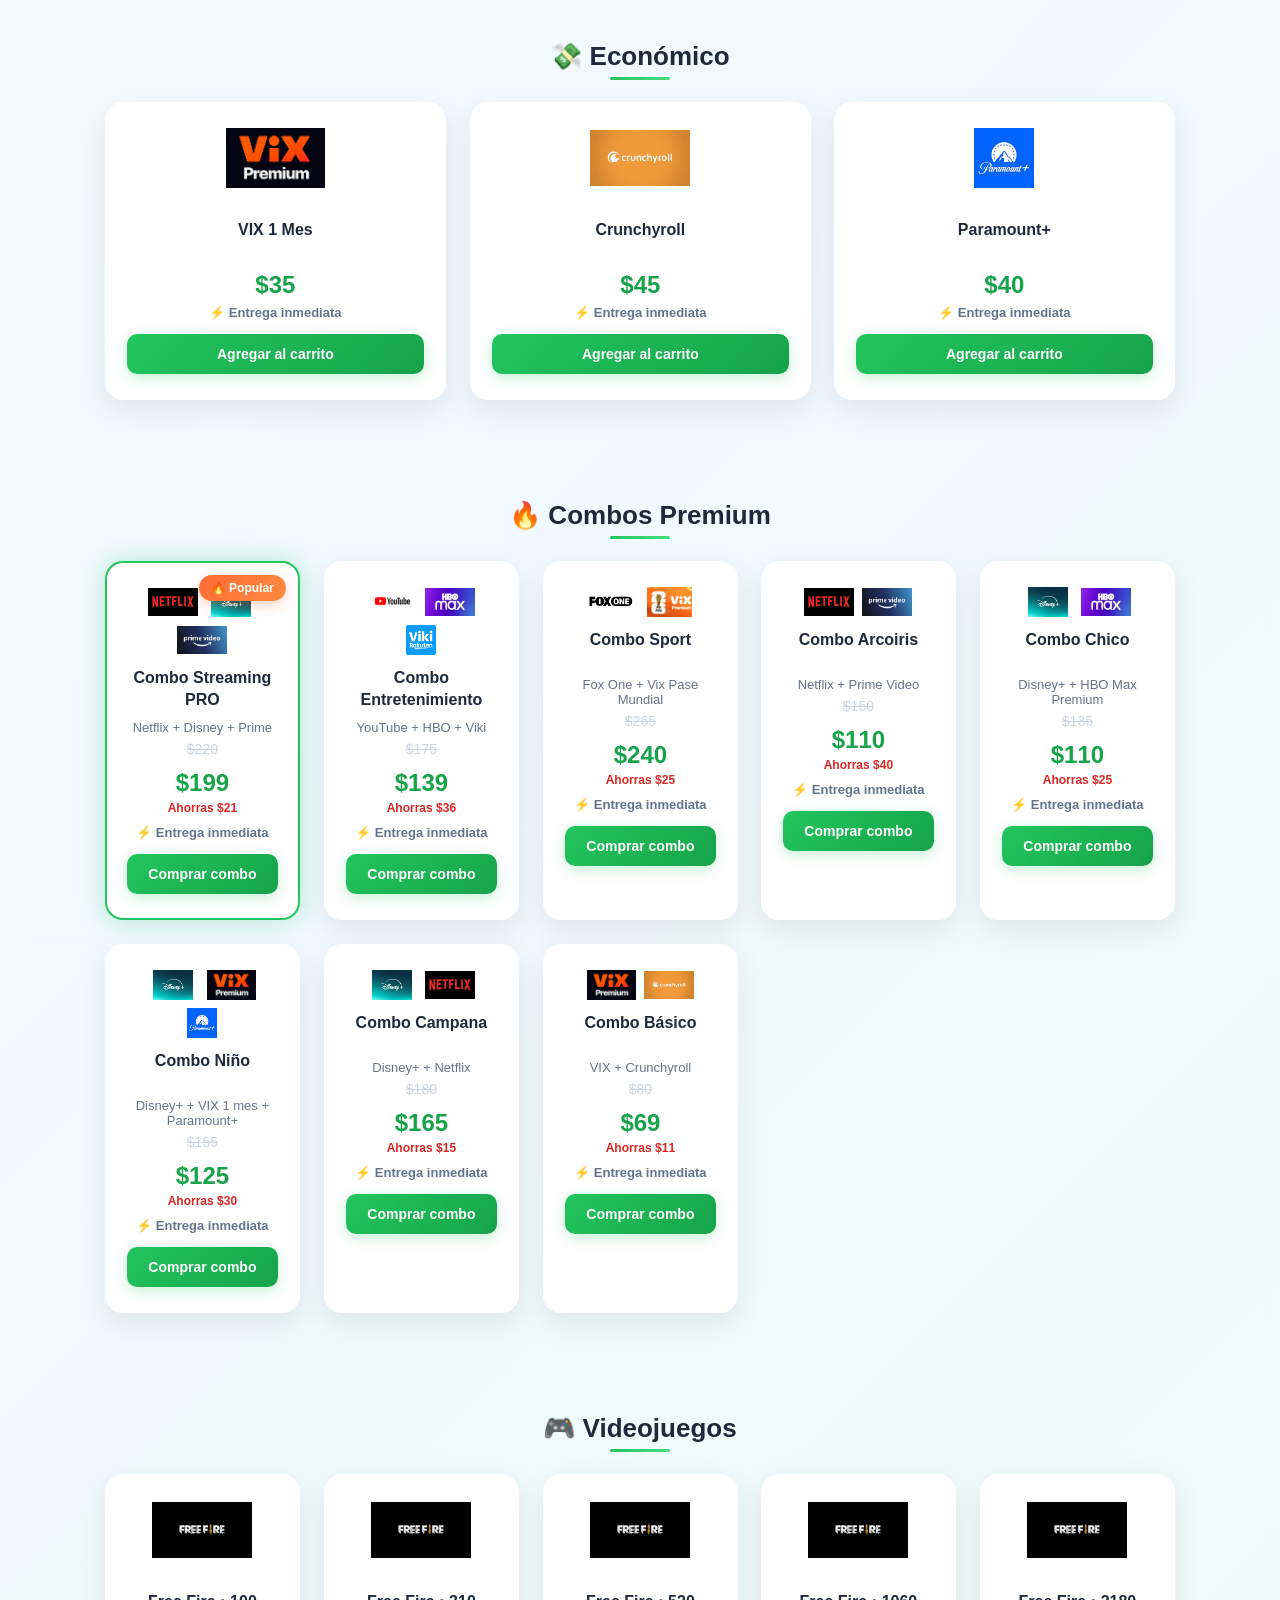
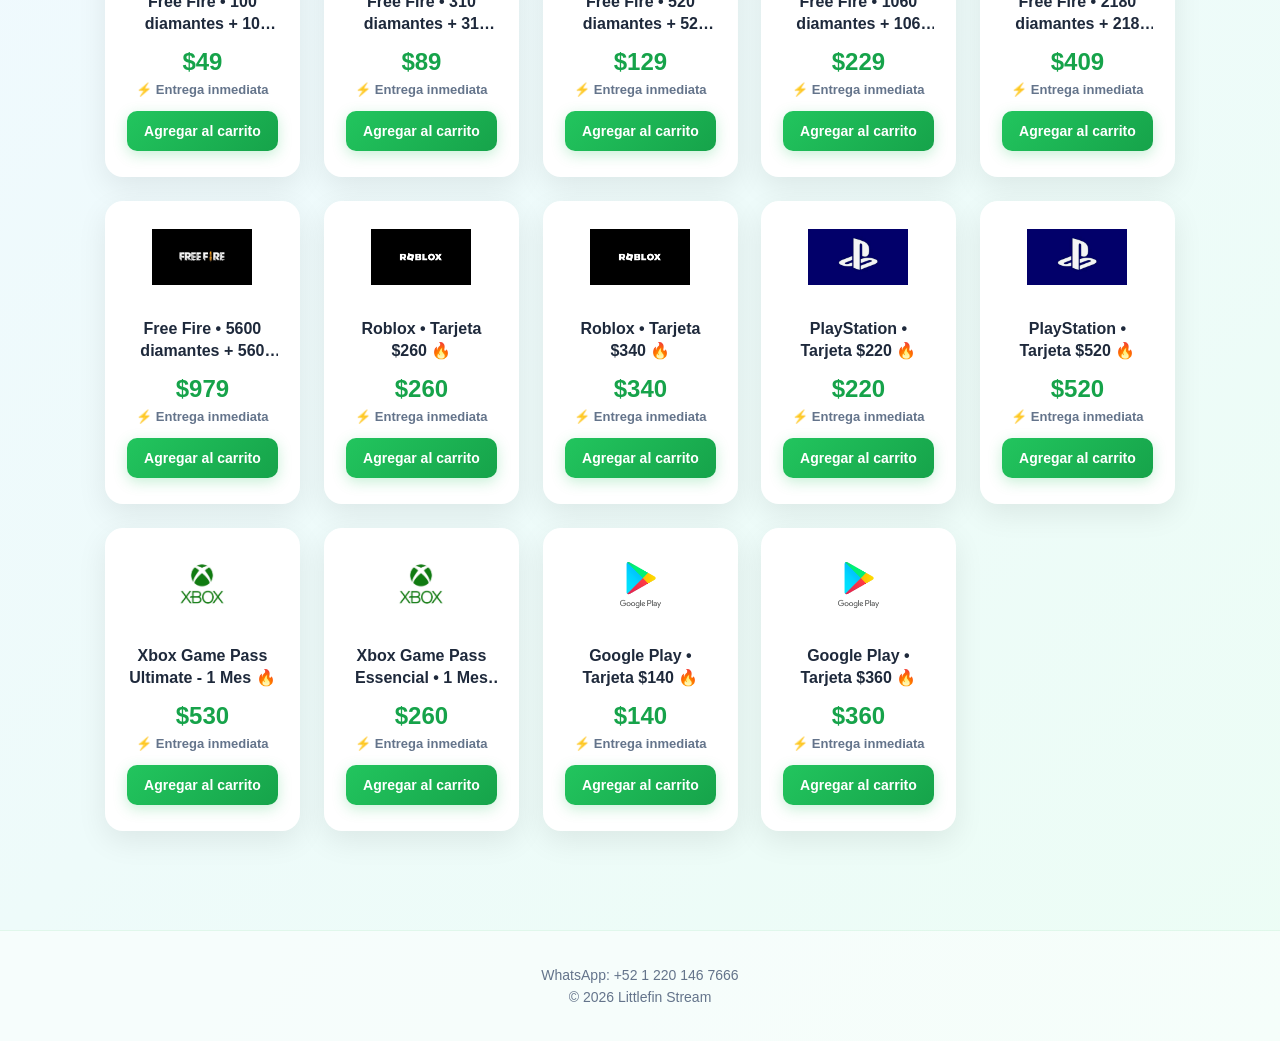
==== commit 4021ecce: "Refactor hero buttons in index.html" ====
--- a/index.html
+++ b/index.html
@@ -24,6 +24,12 @@
 </head>
 
 <body>
+  
+<script>
+if ("serviceWorker" in navigator) {
+  navigator.serviceWorker.register("/sw.js");
+}
+</script>
 
 <!-- ===================================================== -->
 <!-- HEADER -->
@@ -127,22 +133,17 @@
 
     <!-- BOTONES -->
     <div class="hero-buttons">
-
-      <a
-        href="#productos"
-        class="hero-btn hero-btn-primary"
-      >
-        Ver productos
-      </a>
-
-      <a
-        href="/carrito"
-        class="hero-btn hero-btn-secondary"
-      >
-        Ver carrito
-      </a>
-
-    </div>
+<div class="hero-buttons">
+
+<a href="#productos" class="hero-btn primary">
+Ver productos
+</a>
+
+<a href="/carrito" class="hero-btn secondary">
+Ver carrito
+</a>
+
+</div>
 
     <!-- STATS -->
     <div class="hero-stats">
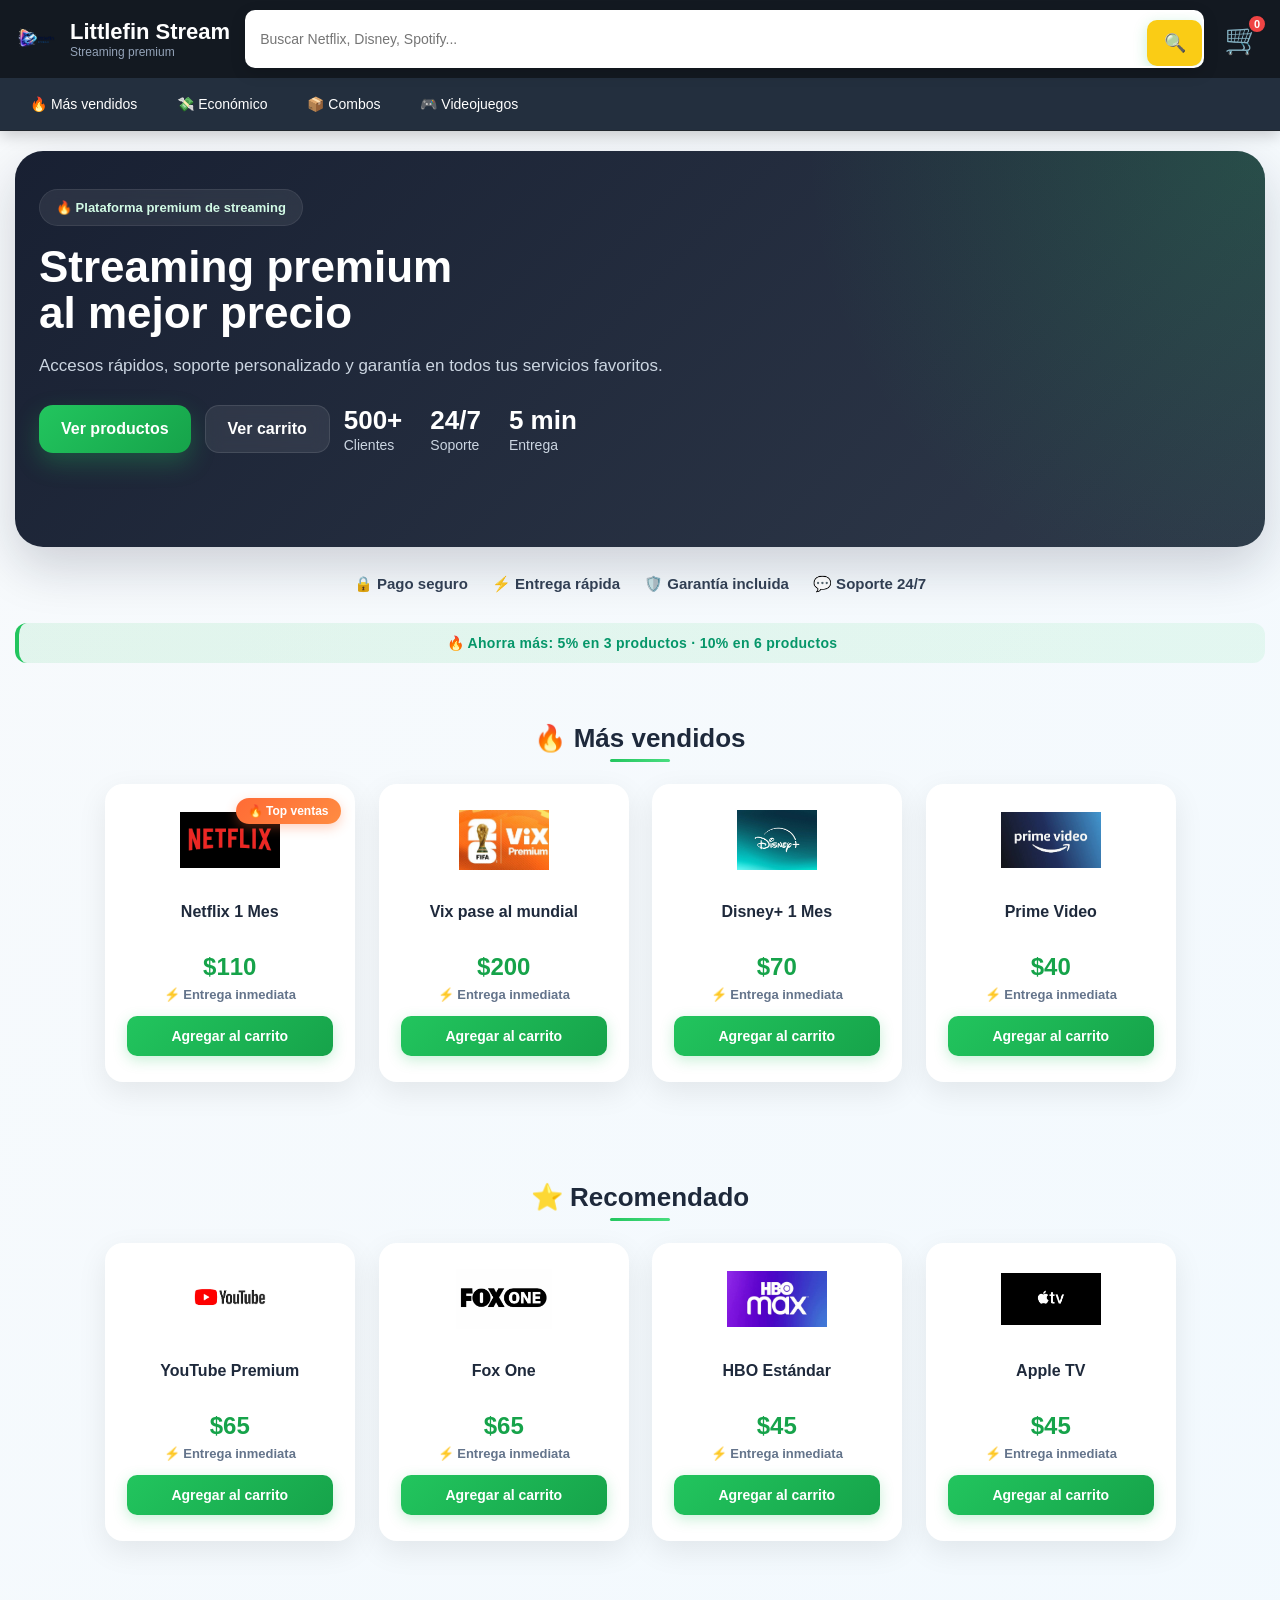
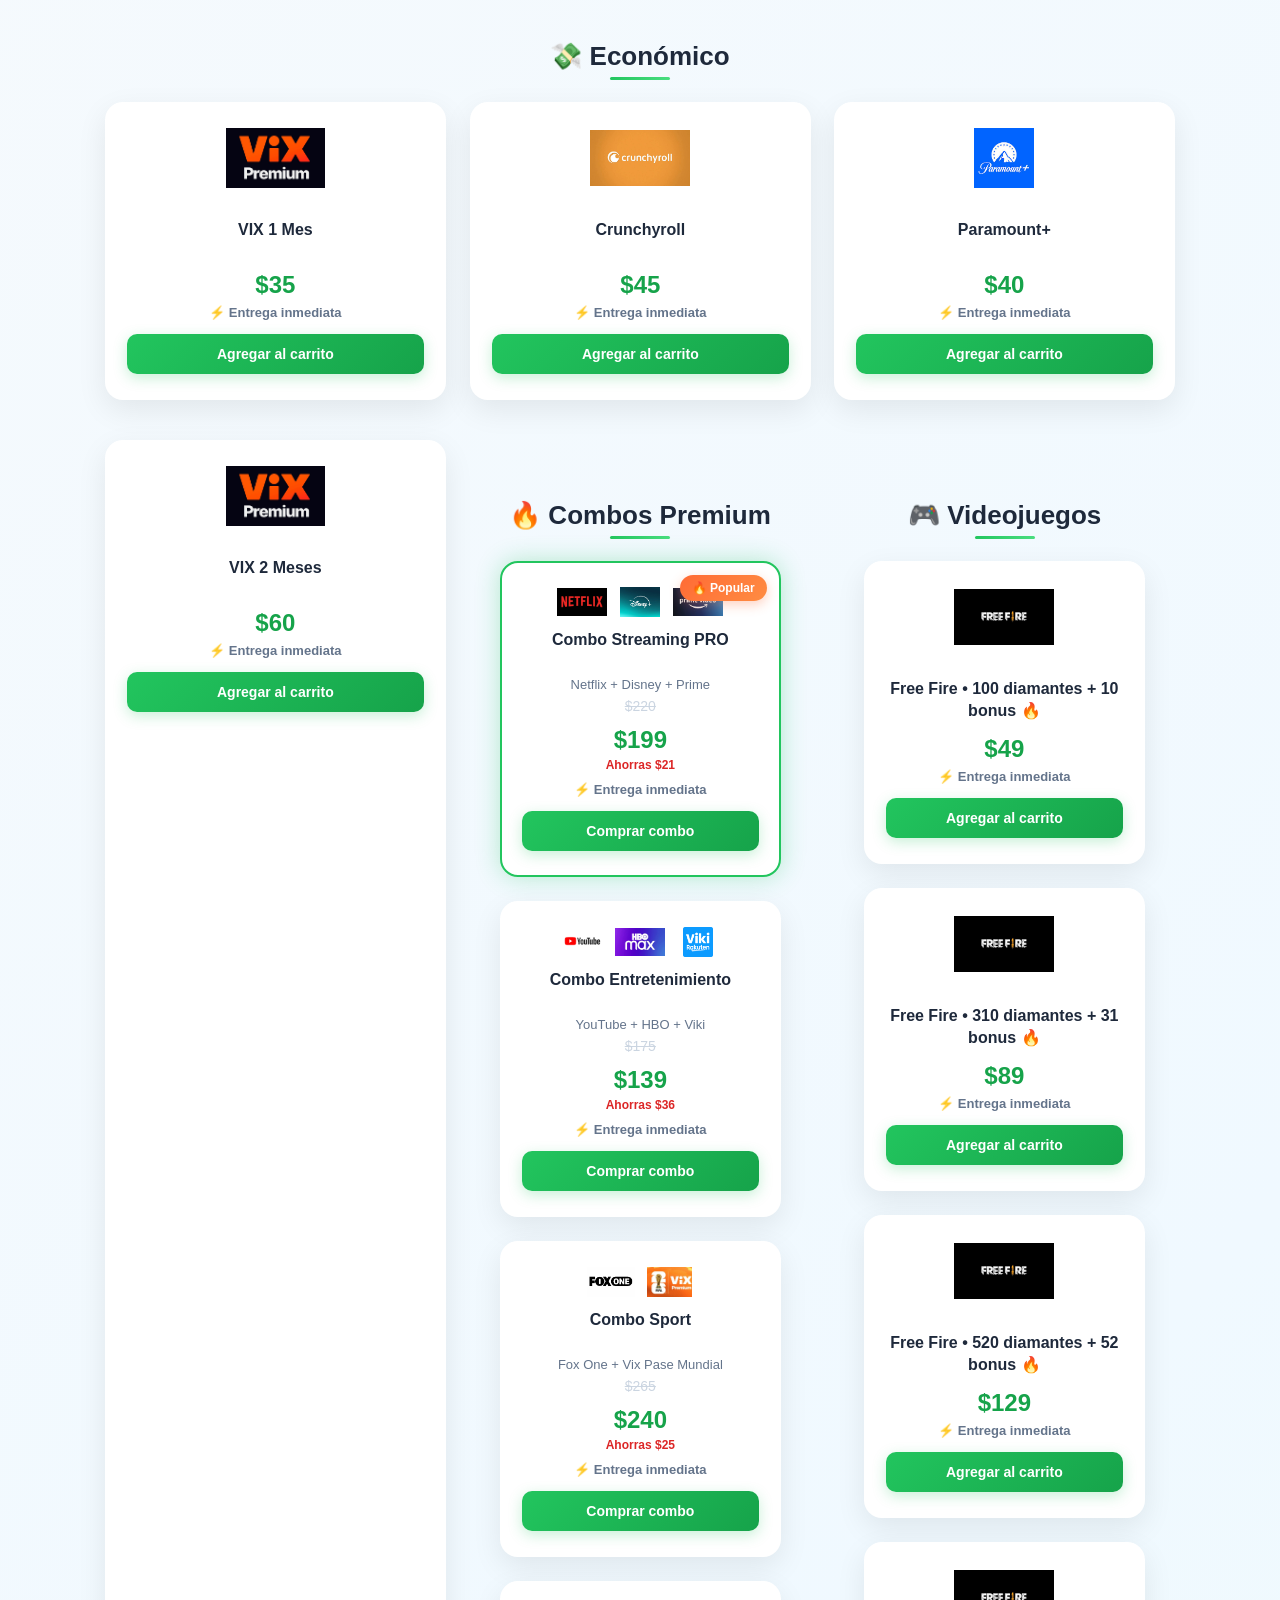
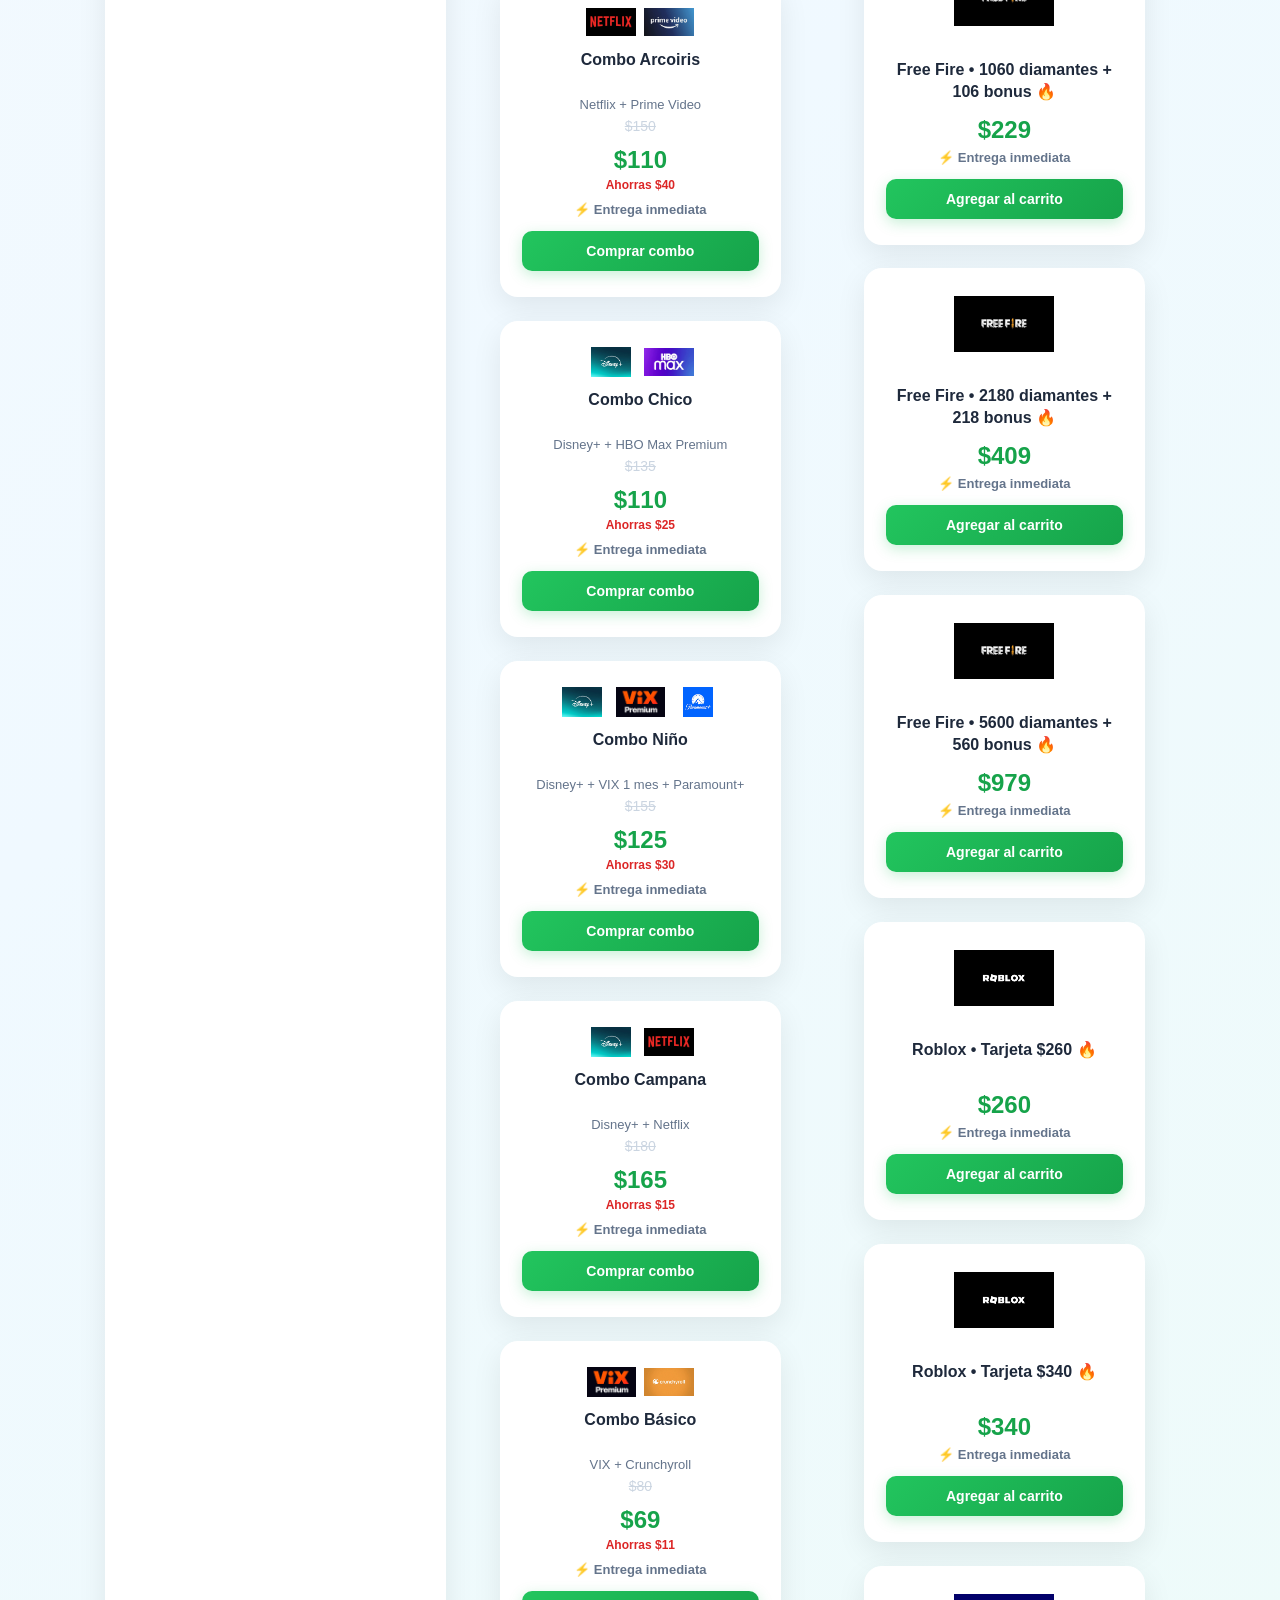
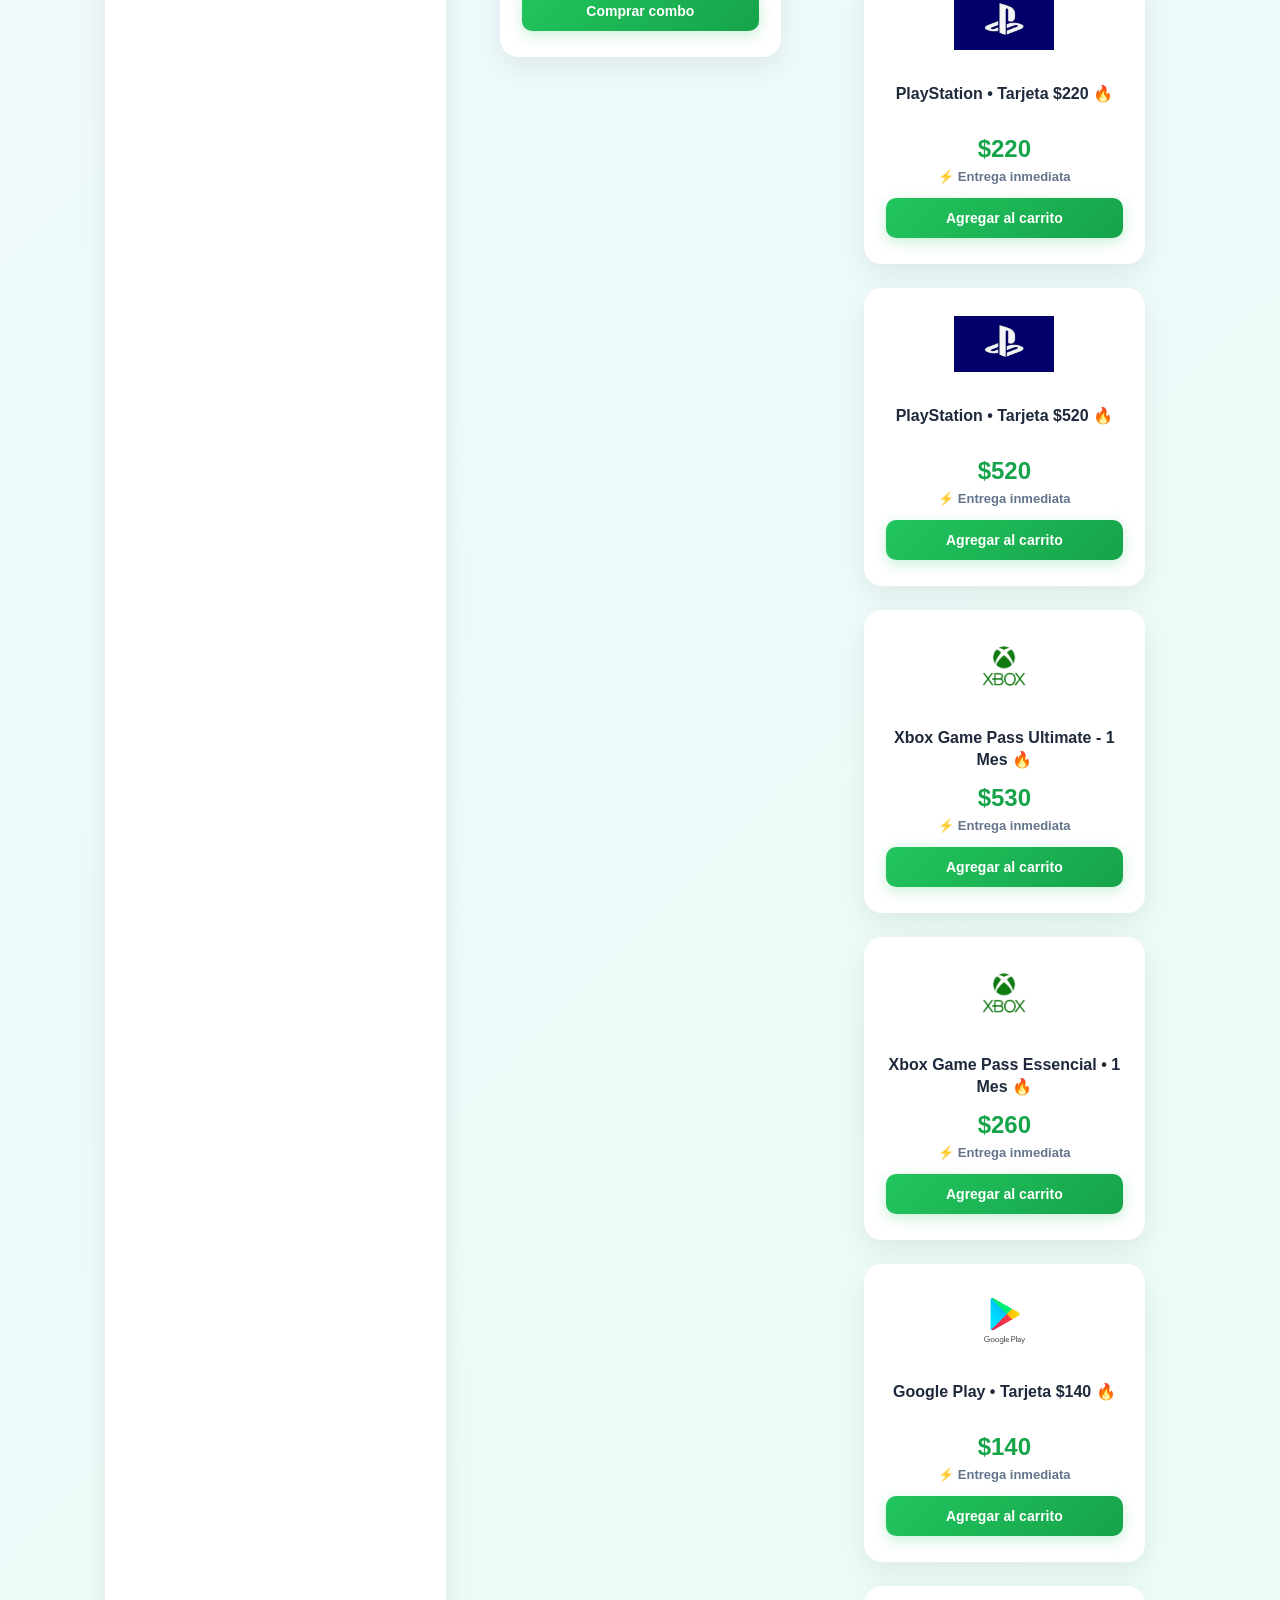
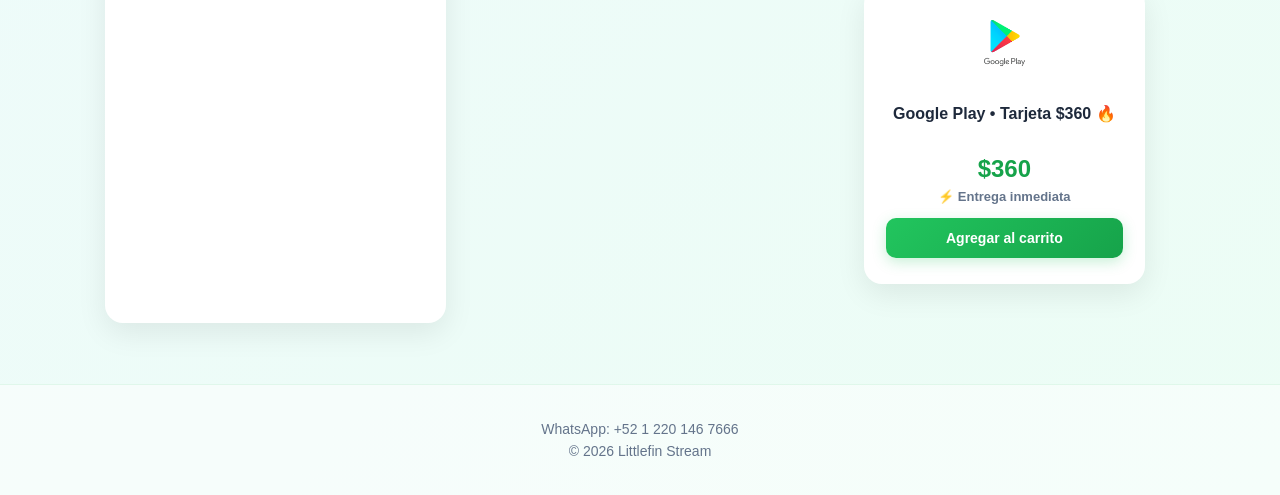
==== commit 4335b7f1: "Add VIX product card to index.html" ====
--- a/index.html
+++ b/index.html
@@ -508,6 +508,31 @@
 
 </section>
 
+  <div class="grid">
+
+    <div class="card">
+
+      <img
+        src="vix.jpg"
+        class="logo"
+        loading="lazy"
+        alt="VIX"
+      >
+
+      <h3>VIX 2 Meses</h3>
+
+      <p class="price">$60</p>
+
+      <p class="instantaneo">
+        ⚡ Entrega inmediata
+      </p>
+
+      <button onclick="agregarCarrito('VIX 2 Mes',60)">
+        Agregar al carrito
+      </button>
+
+    </div>
+
 
 <!-- ================= COMBOS PREMIUM ================= -->
 <section class="section combos" id="combos">
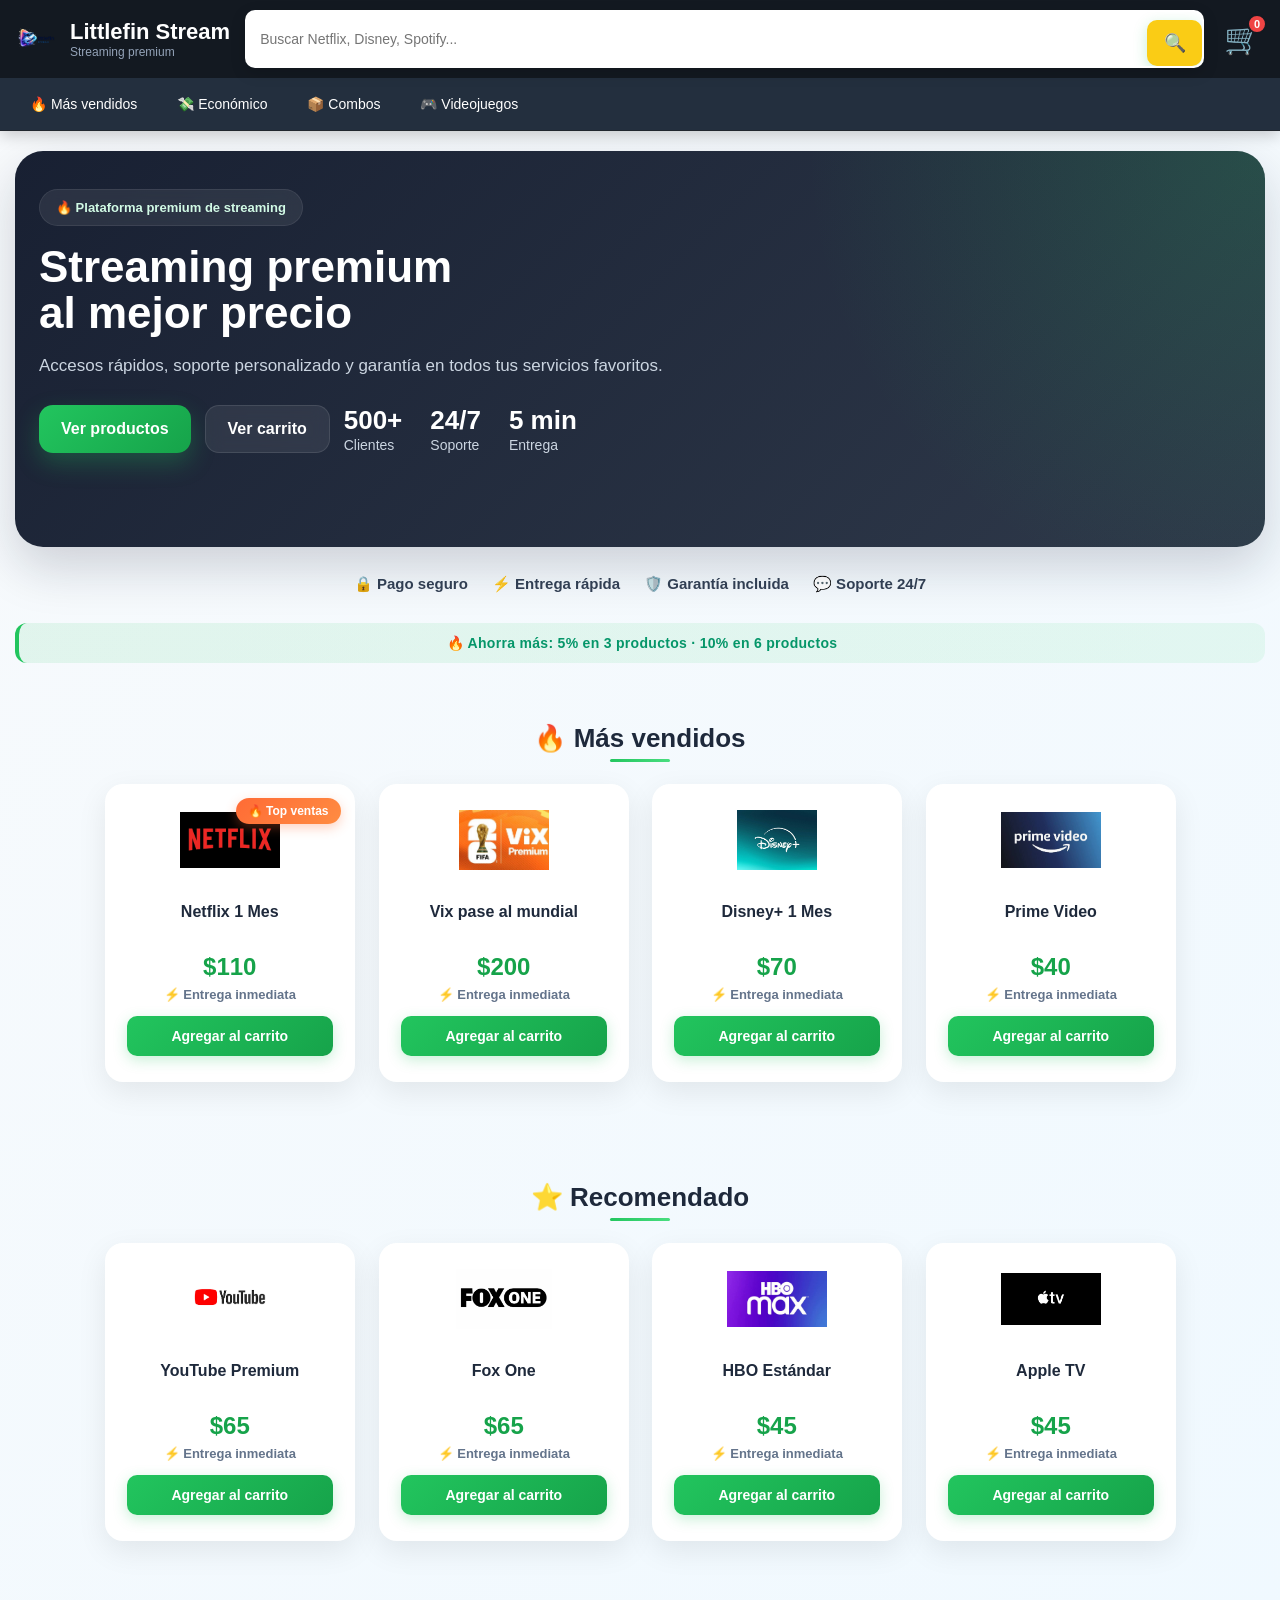
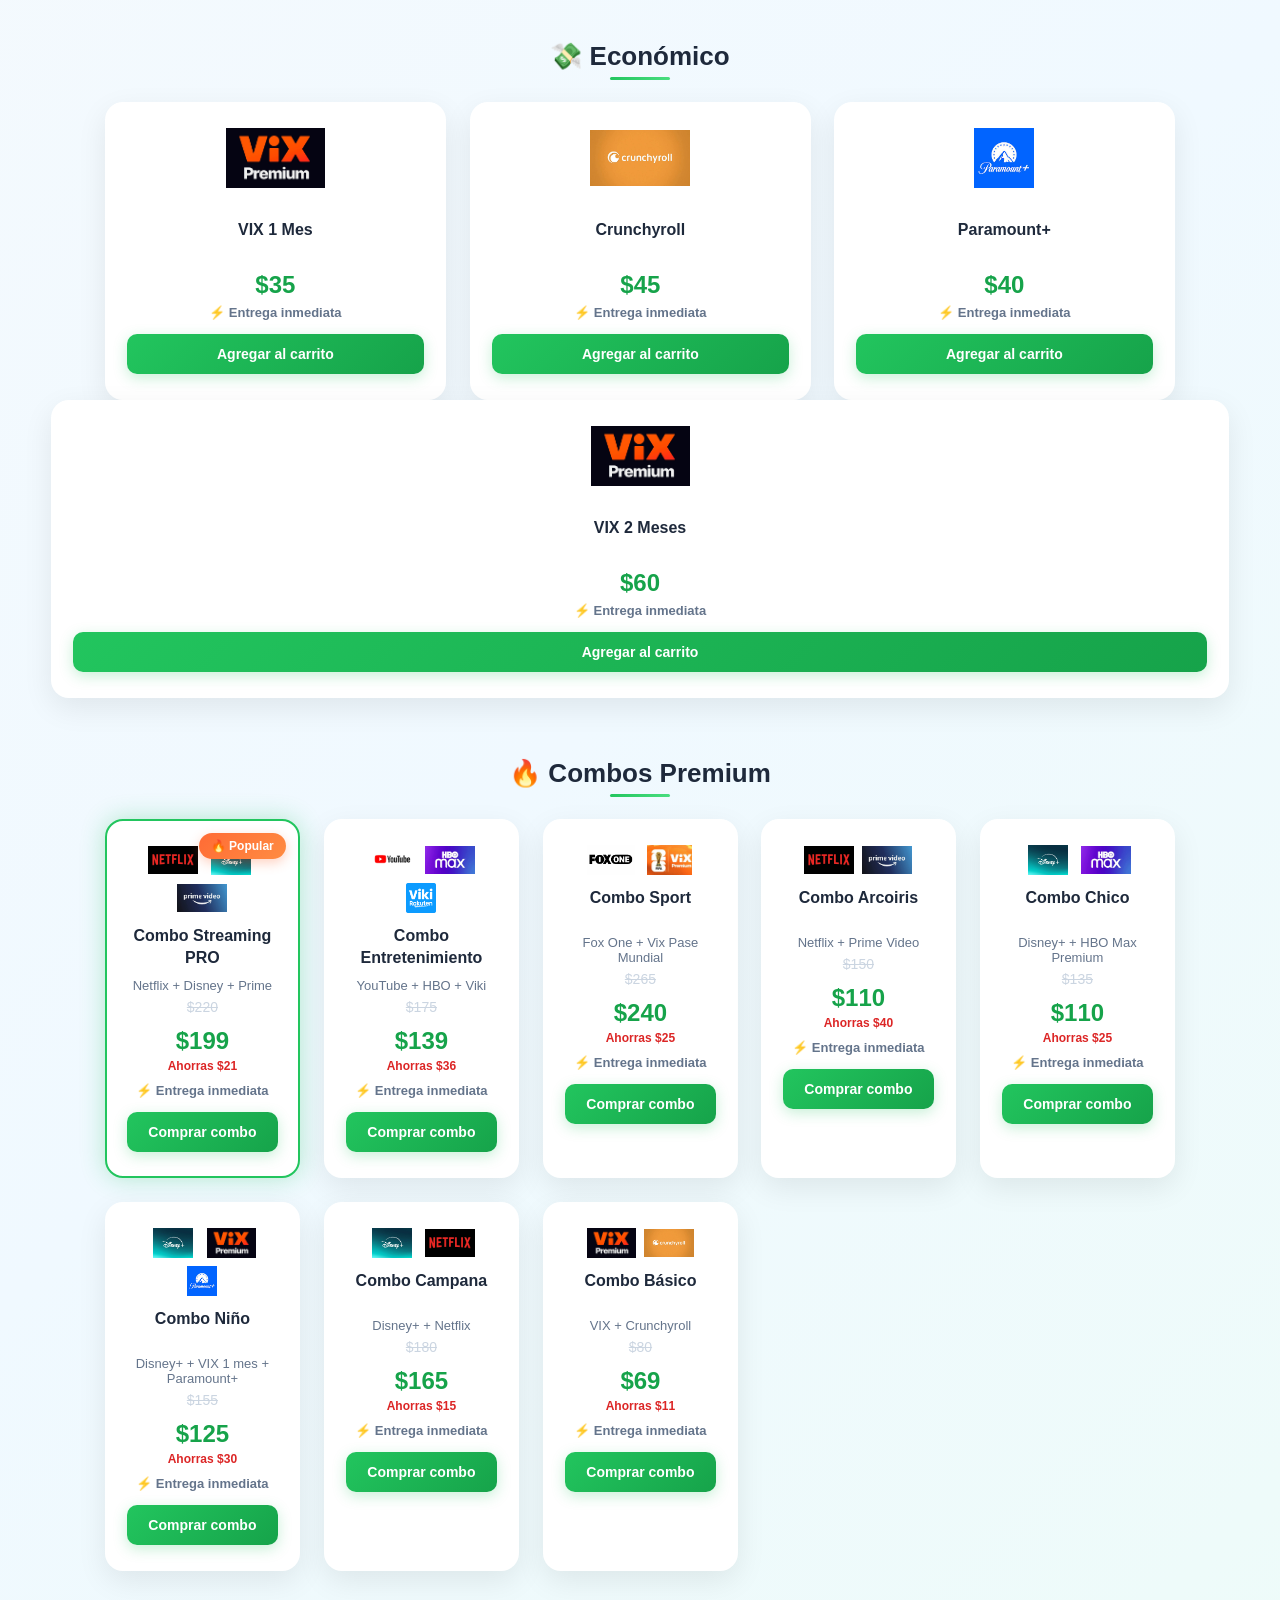
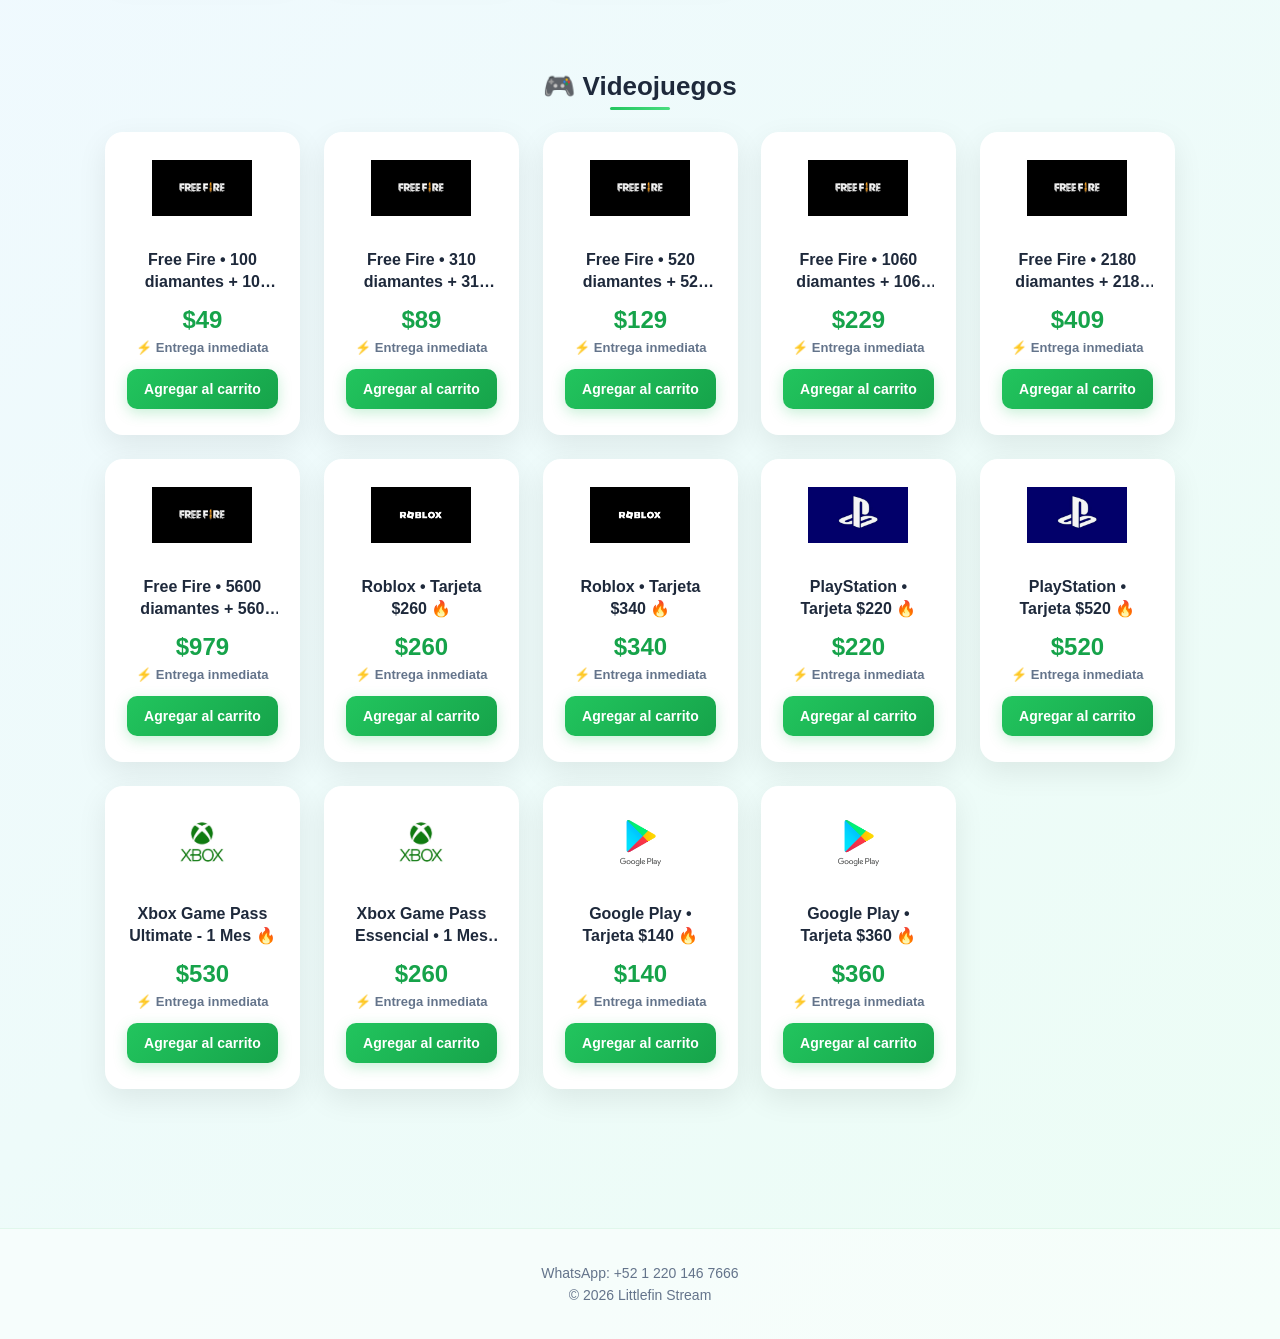
==== commit 2b9bbd7e: "Refactor VIX card layout in index.html" ====
--- a/index.html
+++ b/index.html
@@ -506,32 +506,28 @@
 
   </div>
 
-</section>
-
-  <div class="grid">
-
-    <div class="card">
-
-      <img
-        src="vix.jpg"
-        class="logo"
-        loading="lazy"
-        alt="VIX"
-      >
-
-      <h3>VIX 2 Meses</h3>
-
-      <p class="price">$60</p>
-
-      <p class="instantaneo">
-        ⚡ Entrega inmediata
-      </p>
-
-      <button onclick="agregarCarrito('VIX 2 Mes',60)">
-        Agregar al carrito
-      </button>
-
-    </div>
+<div class="card">
+
+  <img
+    src="vix.jpg"
+    class="logo"
+    loading="lazy"
+    alt="VIX"
+  >
+
+  <h3>VIX 2 Meses</h3>
+
+  <p class="price">$60</p>
+
+  <p class="instantaneo">
+    ⚡ Entrega inmediata
+  </p>
+
+  <button onclick="agregarCarrito('VIX 2 Meses',60)">
+    Agregar al carrito
+  </button>
+
+</div>
 
 
 <!-- ================= COMBOS PREMIUM ================= -->
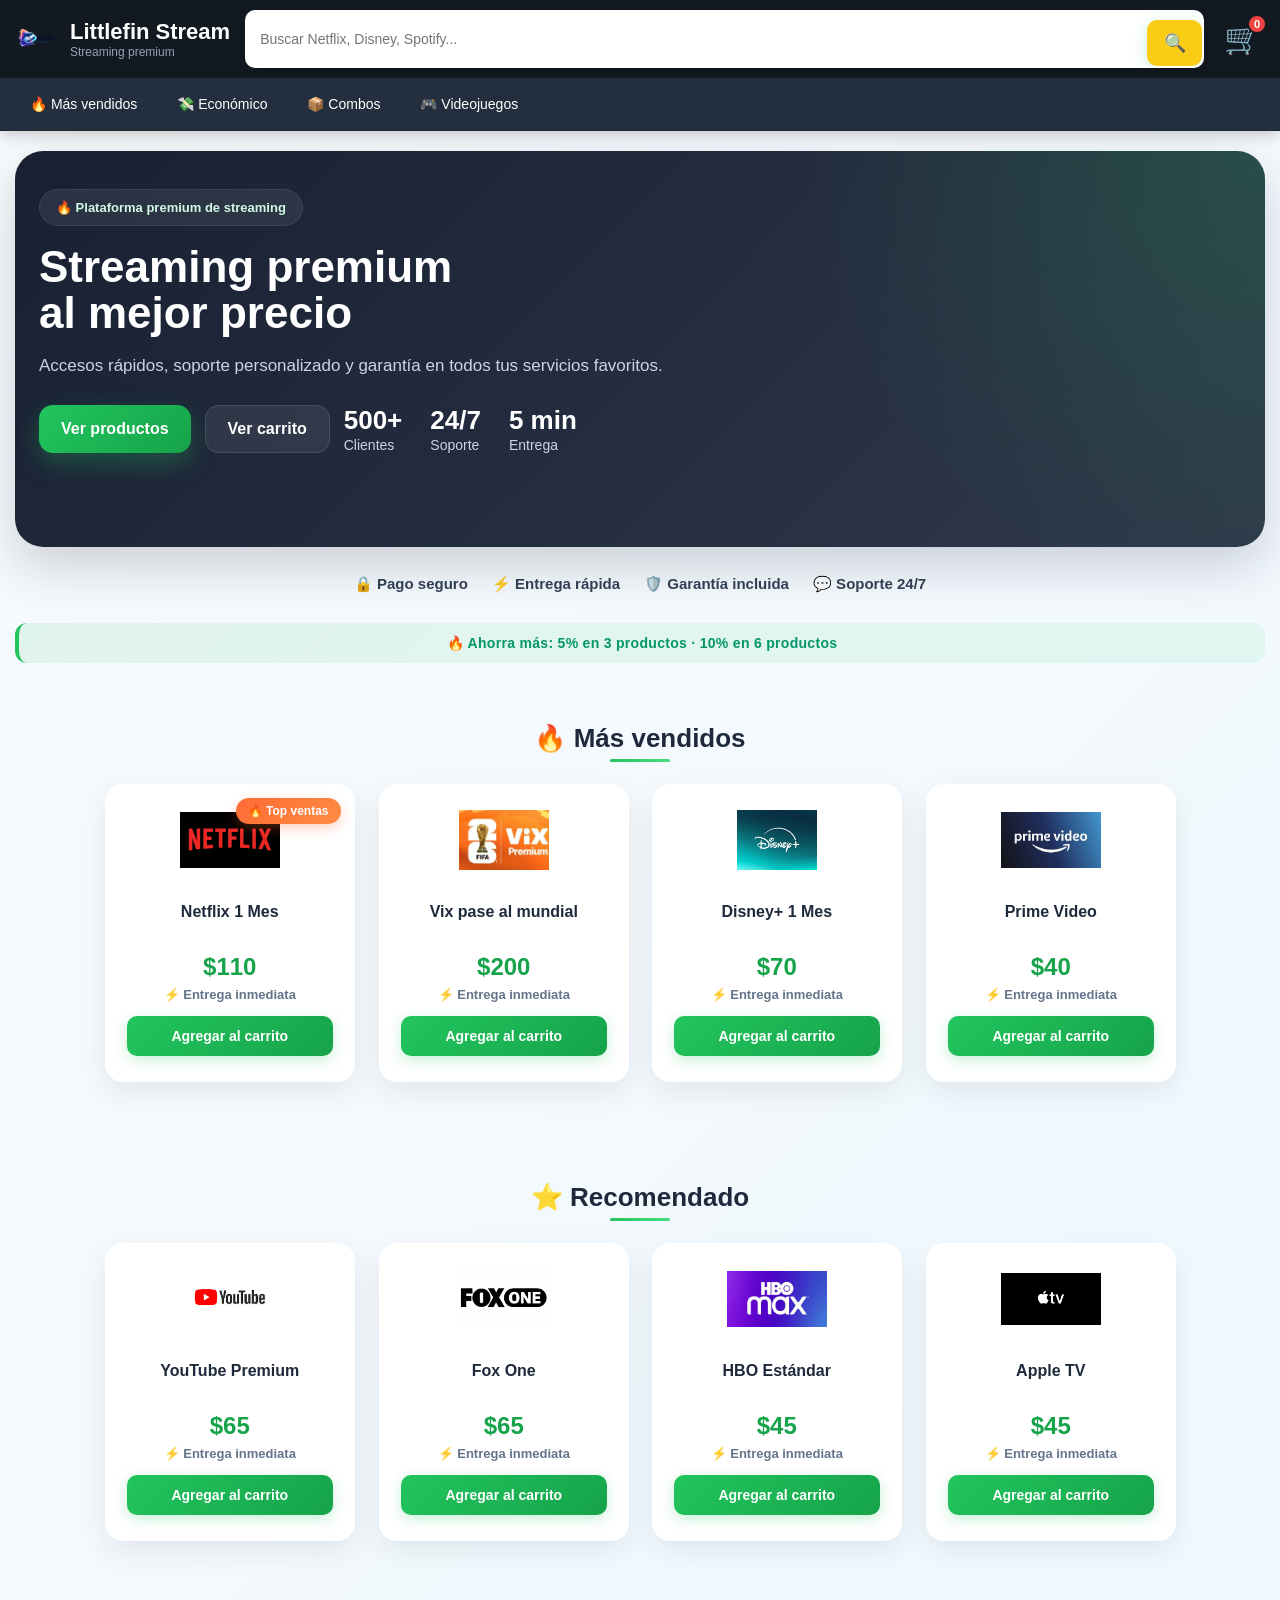
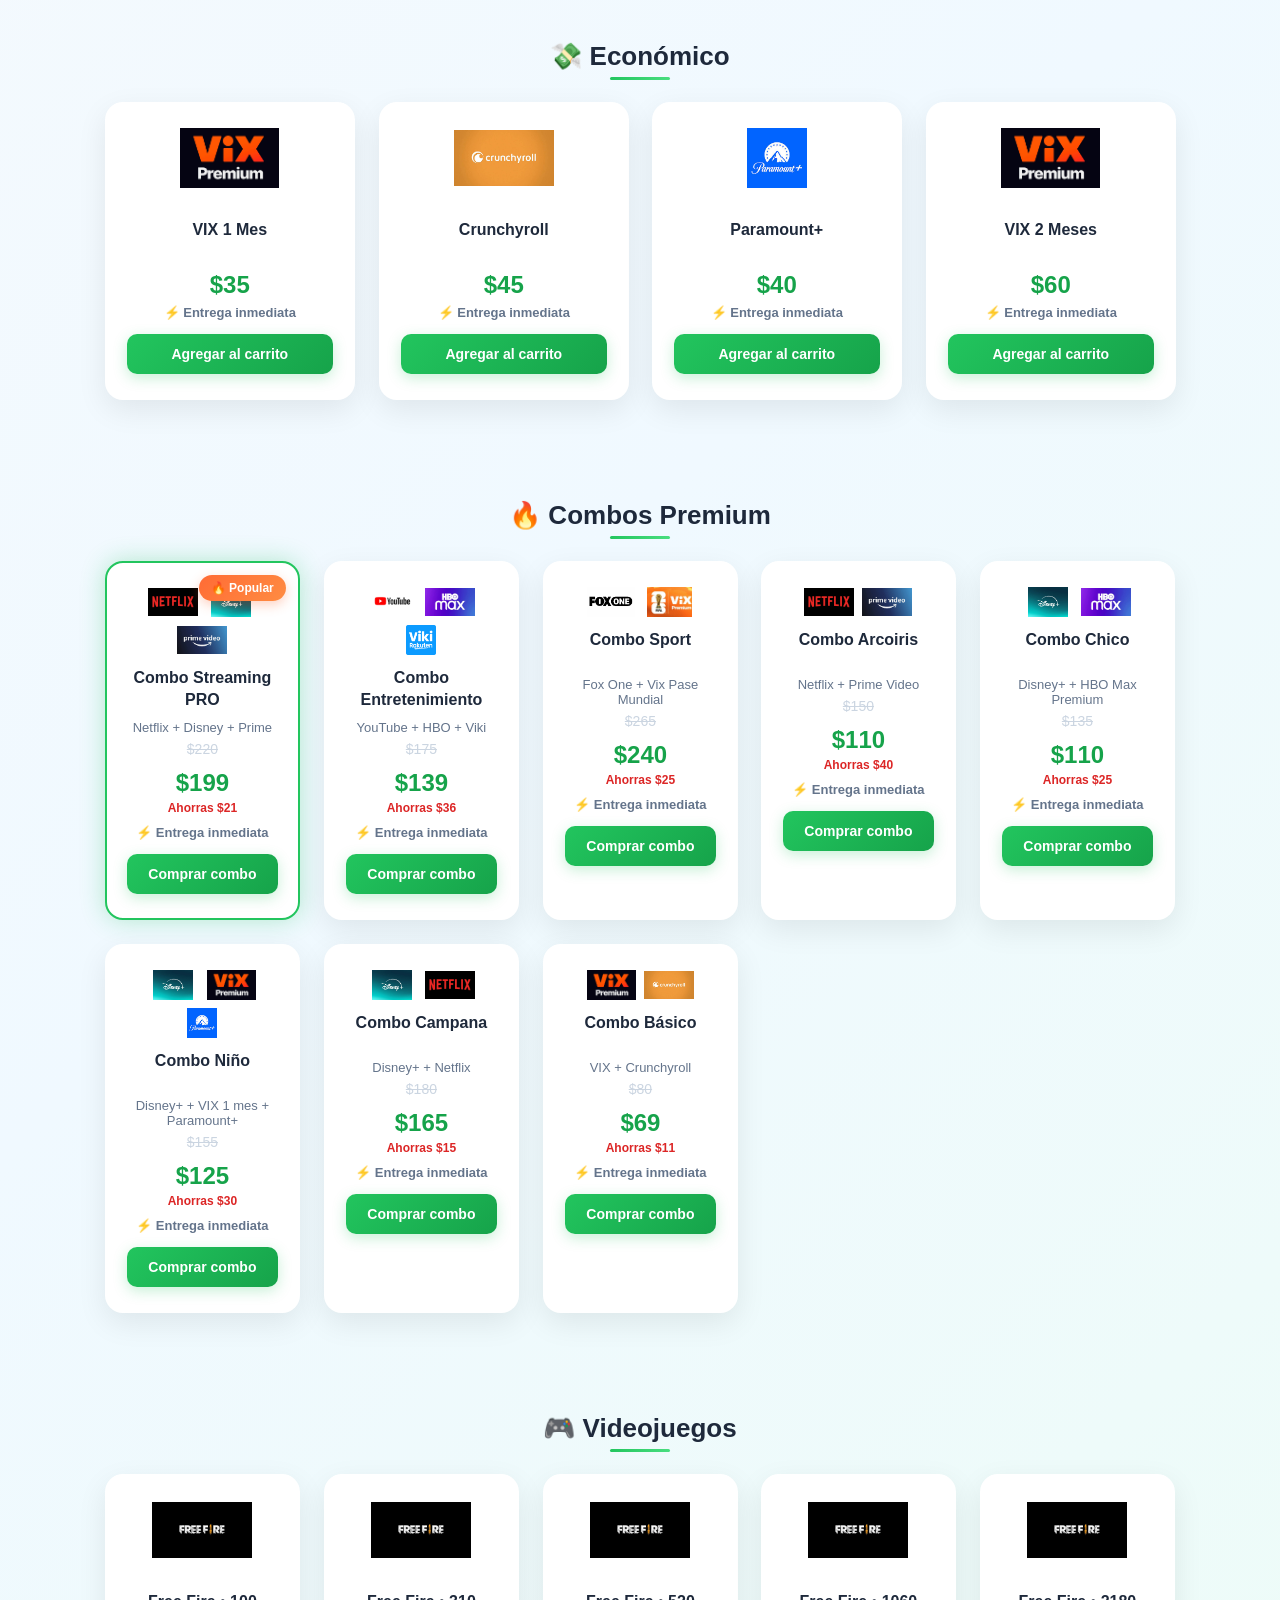
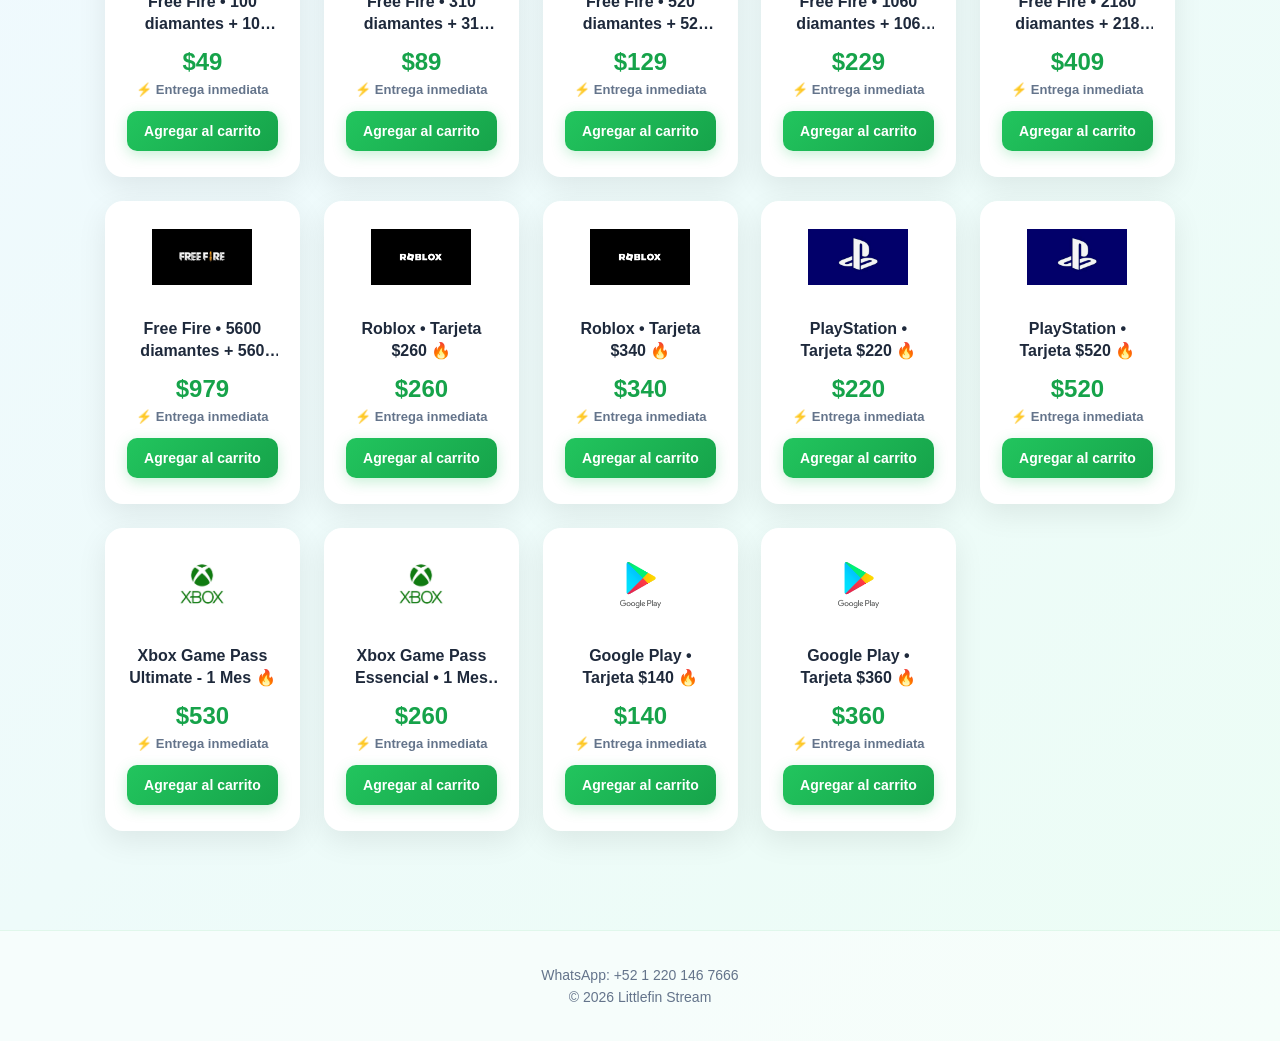
==== commit f896b8b0: "Refactor HTML structure for VIX card" ====
--- a/index.html
+++ b/index.html
@@ -504,30 +504,32 @@
 
     </div>
 
+    <div class="card">
+
+      <img
+        src="vix.jpg"
+        class="logo"
+        loading="lazy"
+        alt="VIX"
+      >
+
+      <h3>VIX 2 Meses</h3>
+
+      <p class="price">$60</p>
+
+      <p class="instantaneo">
+        ⚡ Entrega inmediata
+      </p>
+
+      <button onclick="agregarCarrito('VIX 2 Meses',60)">
+        Agregar al carrito
+      </button>
+
+    </div>
+
   </div>
 
-<div class="card">
-
-  <img
-    src="vix.jpg"
-    class="logo"
-    loading="lazy"
-    alt="VIX"
-  >
-
-  <h3>VIX 2 Meses</h3>
-
-  <p class="price">$60</p>
-
-  <p class="instantaneo">
-    ⚡ Entrega inmediata
-  </p>
-
-  <button onclick="agregarCarrito('VIX 2 Meses',60)">
-    Agregar al carrito
-  </button>
-
-</div>
+</section>
 
 
 <!-- ================= COMBOS PREMIUM ================= -->
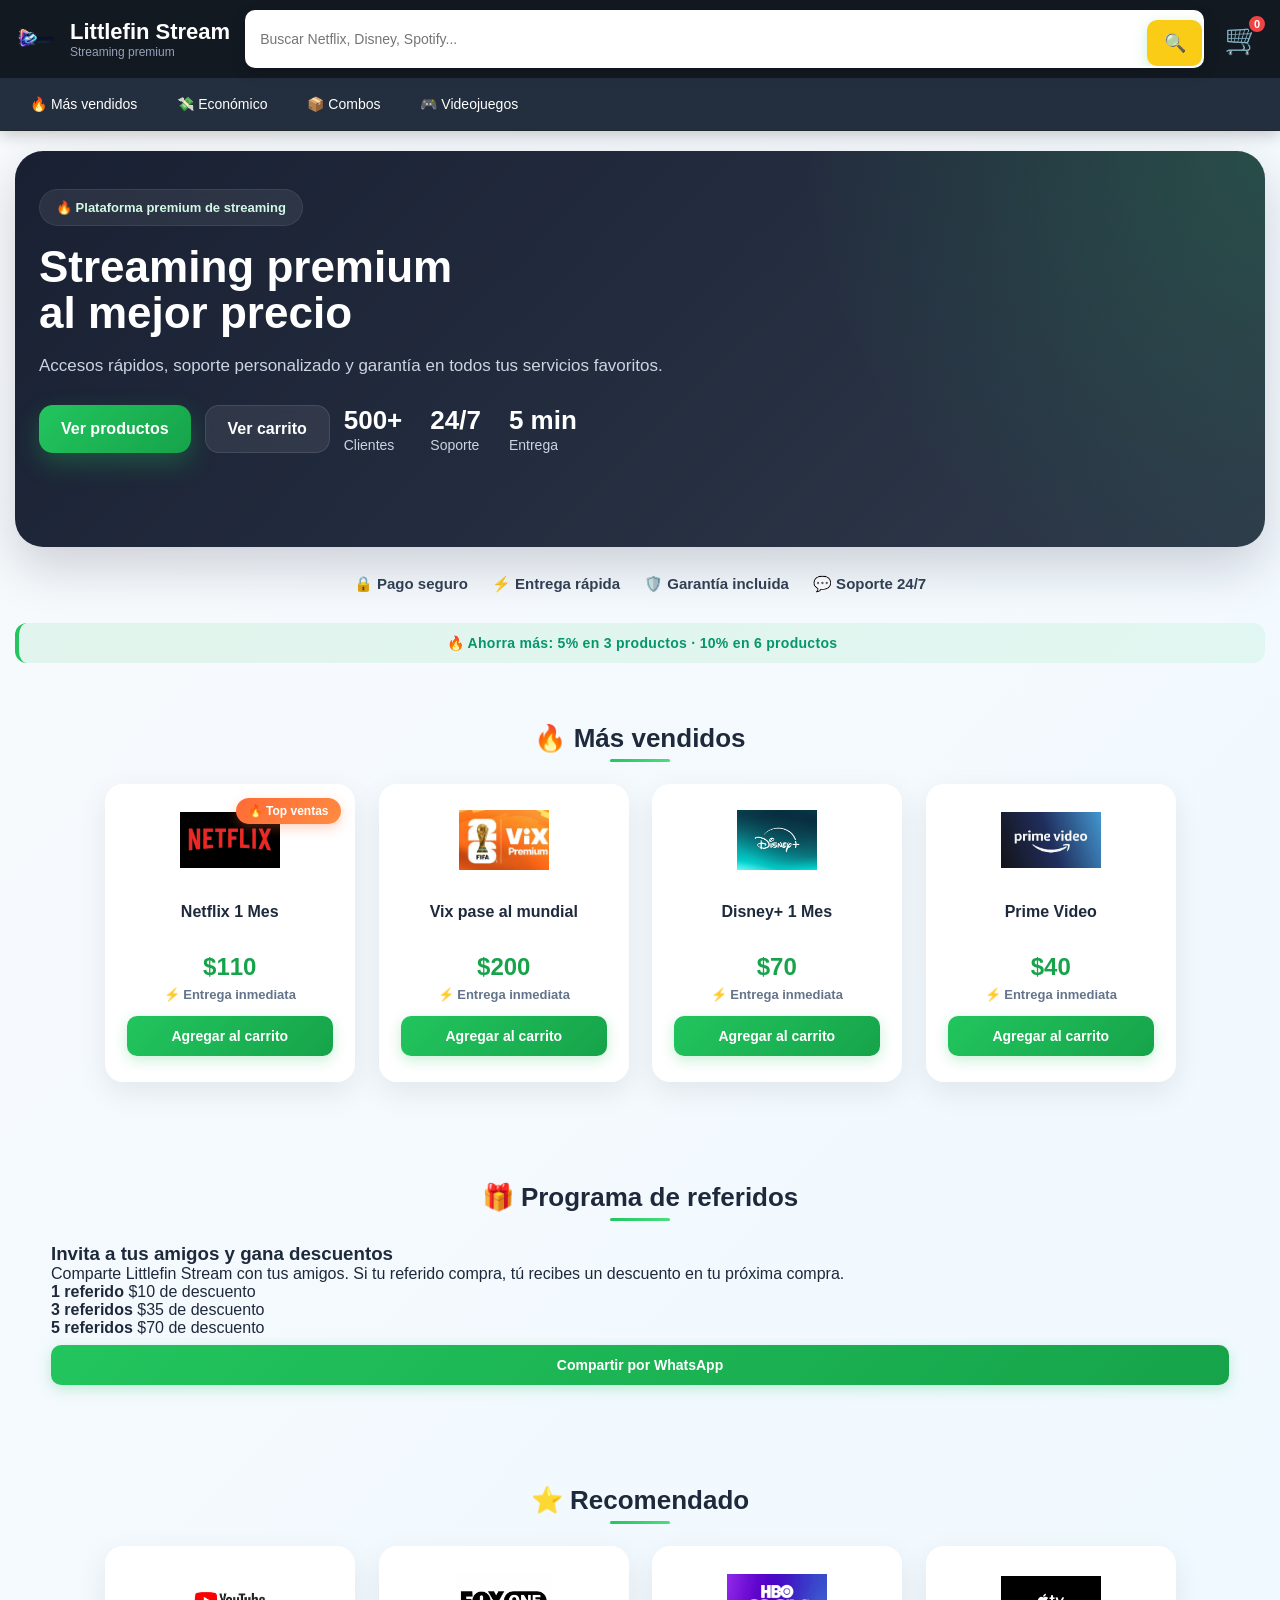
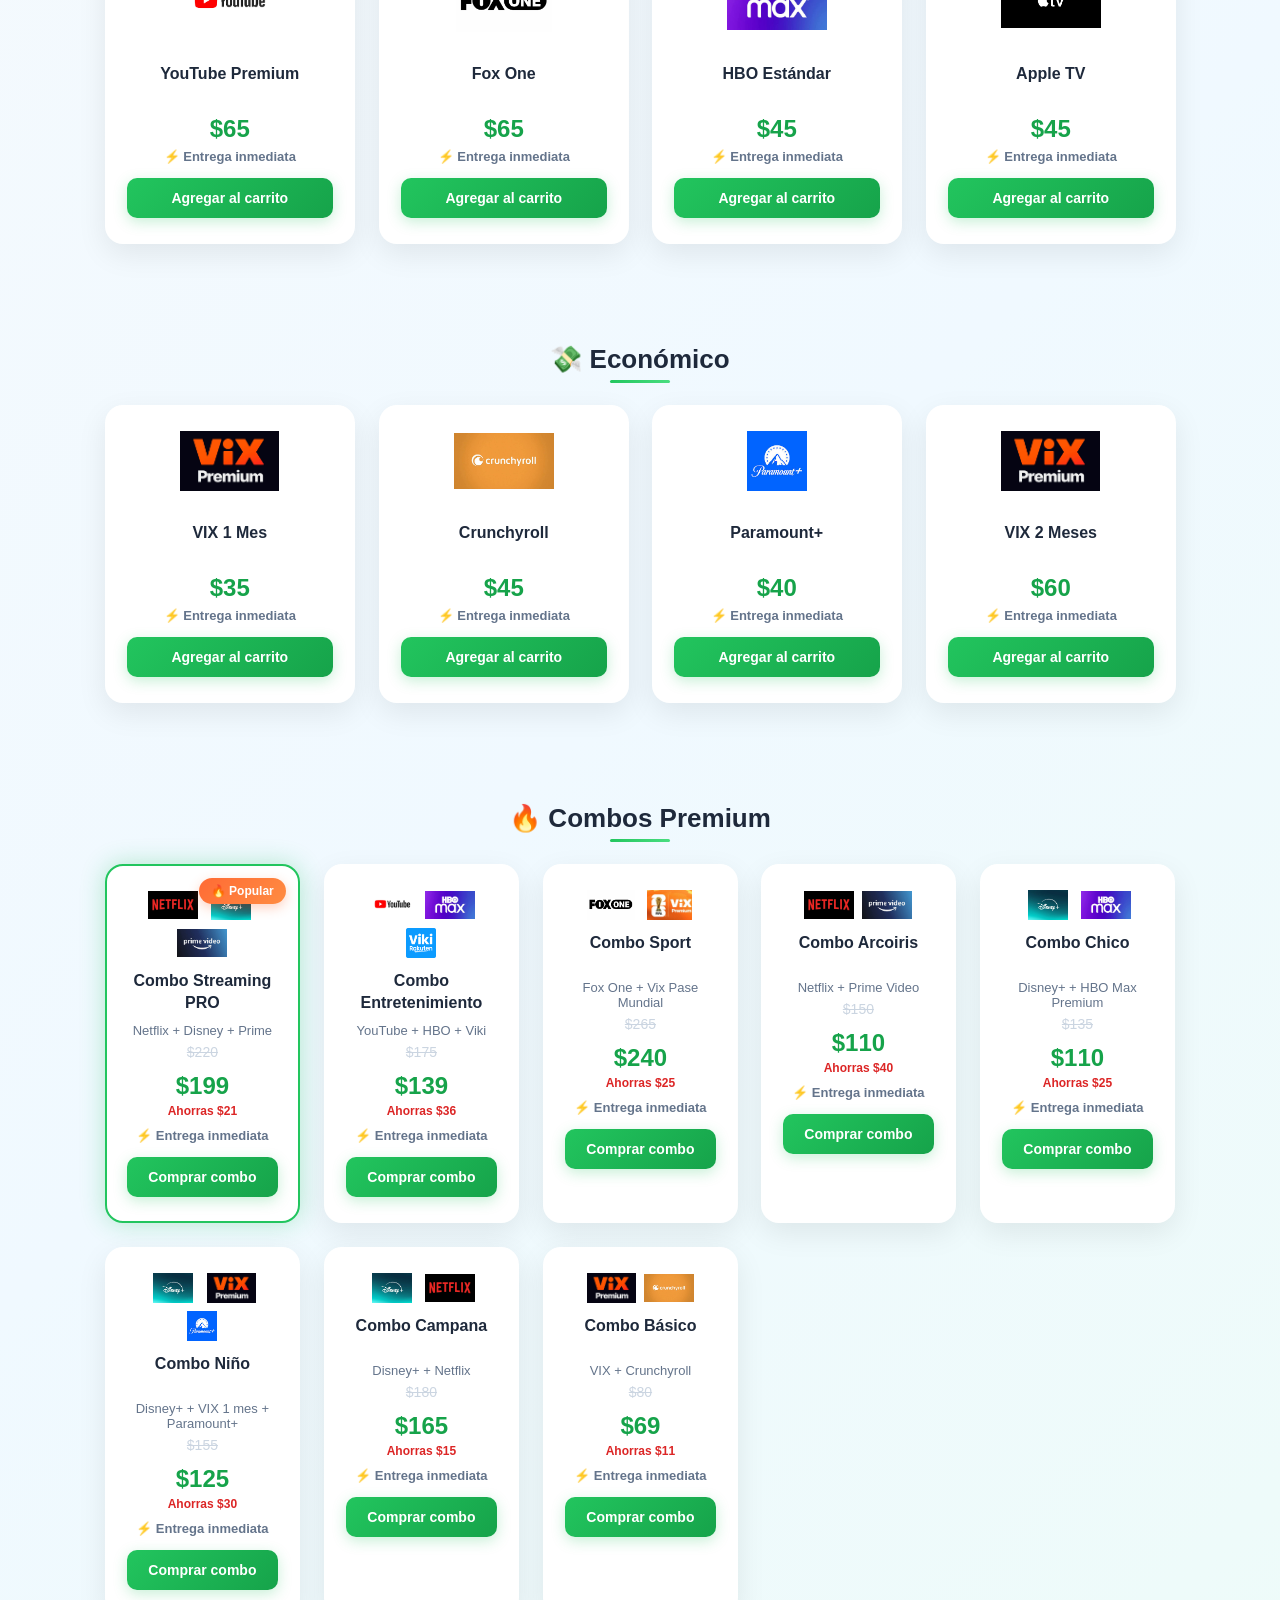
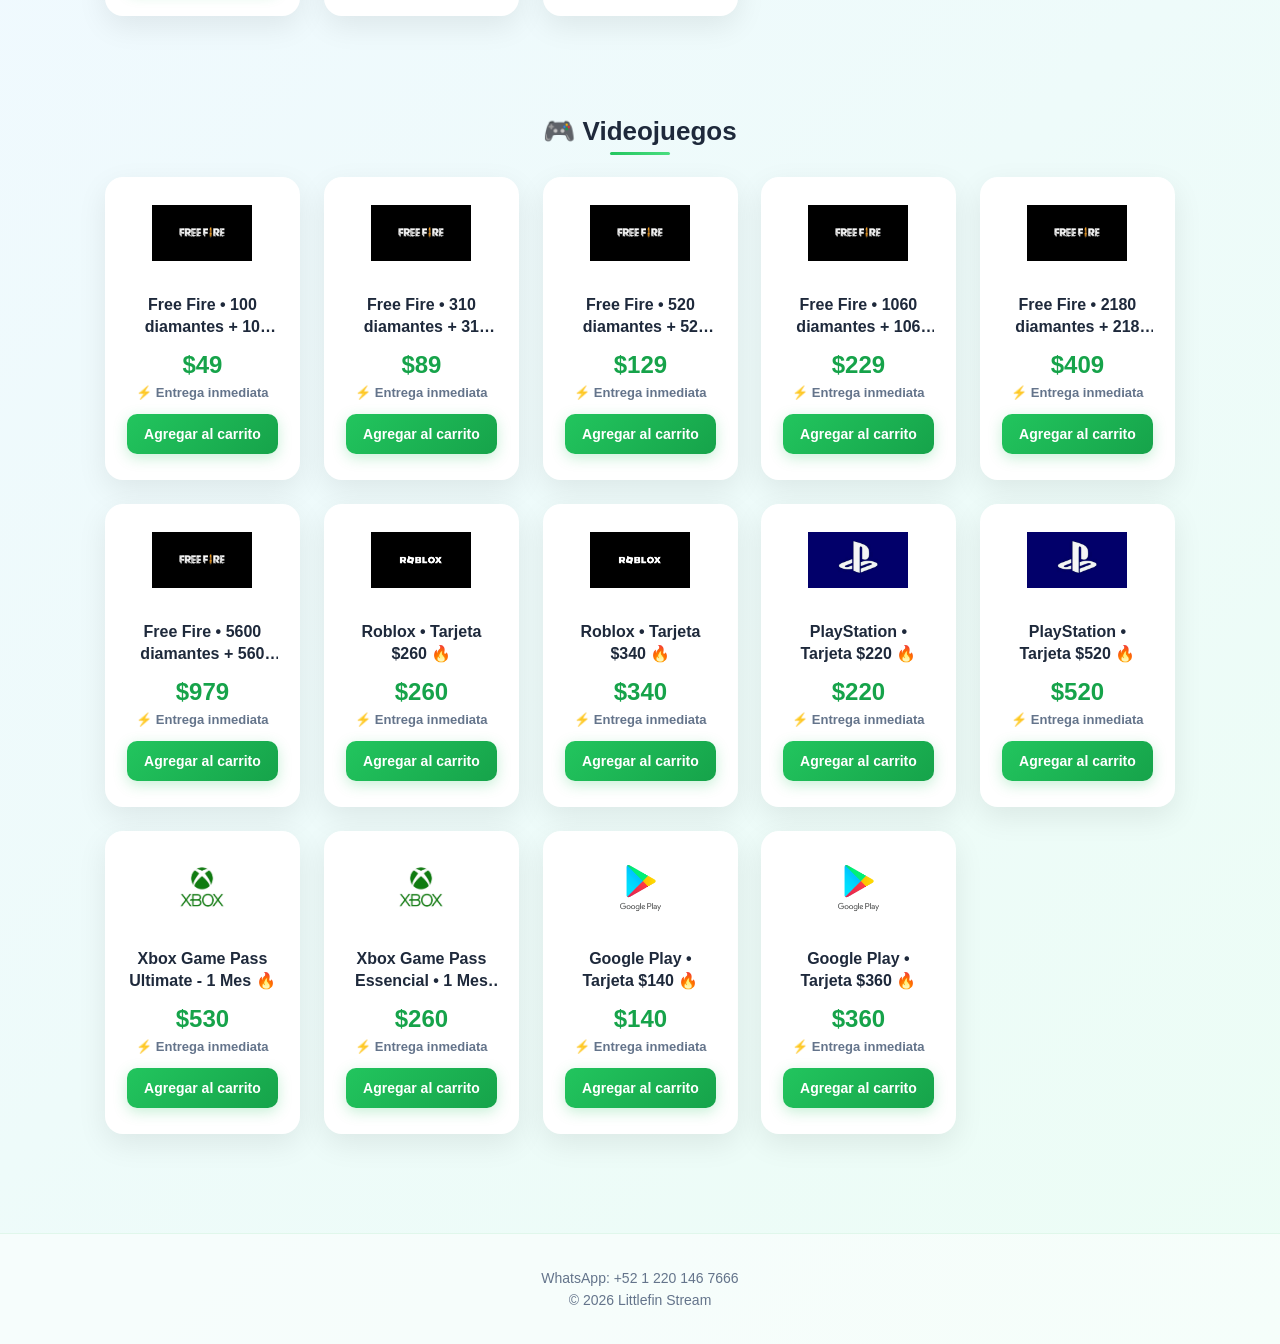
==== commit 2b523999: "Update index.html" ====
--- a/index.html
+++ b/index.html
@@ -316,6 +316,41 @@
 
 </section>
 
+
+<!-- REFERIDOS -->
+<section class="section referidos">
+  <h2>🎁 Programa de referidos</h2>
+
+  <div class="referidos-card">
+    <h3>Invita a tus amigos y gana descuentos</h3>
+    <p>
+      Comparte Littlefin Stream con tus amigos.  
+      Si tu referido compra, tú recibes un descuento en tu próxima compra.
+    </p>
+
+    <div class="referidos-beneficios">
+      <div>
+        <strong>1 referido</strong>
+        <span>$10 de descuento</span>
+      </div>
+
+      <div>
+        <strong>3 referidos</strong>
+        <span>$35 de descuento</span>
+      </div>
+
+      <div>
+        <strong>5 referidos</strong>
+        <span>$70 de descuento</span>
+      </div>
+    </div>
+
+    <button onclick="compartirReferido()">
+      Compartir por WhatsApp
+    </button>
+  </div>
+</section>
+
 <!-- ===================================================== -->
 <!-- RECOMENDADO -->
 <!-- ===================================================== -->
--- a/styles.css
+++ b/styles.css
@@ -1581,3 +1581,160 @@
     gap: 10px;
   }
     }
+
+/* ===================================================== */
+/* HEADER CARRITO */
+/* ===================================================== */
+
+.carrito-header {
+  background:
+    linear-gradient(
+      135deg,
+      #0f172a,
+      #111827,
+      #052e2b
+    );
+
+  padding: 18px 18px 24px;
+
+  border-bottom-left-radius: 26px;
+  border-bottom-right-radius: 26px;
+
+  overflow: hidden;
+}
+
+/* TOP */
+.carrito-header .header-top {
+  display: flex;
+
+  align-items: center;
+
+  gap: 16px;
+
+  padding: 0;
+}
+/* BOTÓN VOLVER */
+.volver-btn {
+  width: 48px;
+  height: 48px;
+
+  min-width: 48px;
+
+  display: flex;
+
+  align-items: center;
+  justify-content: center;
+
+  border-radius: 16px;
+
+  background:
+    rgba(255,255,255,0.08);
+
+  color: white;
+
+  text-decoration: none;
+
+  font-size: 22px;
+
+  font-weight: 700;
+
+  transition: all .25s ease;
+
+  backdrop-filter: blur(10px);
+
+  flex-shrink: 0;
+}
+
+.volver-btn:hover {
+  background:
+    rgba(255,255,255,0.14);
+
+  transform: translateY(-2px);
+}
+
+/* CONTENIDO */
+.carrito-title {
+  flex: 1;
+
+  display: flex;
+
+  align-items: center;
+
+  gap: 14px;
+}
+
+.carrito-title div {
+  display: flex;
+
+  flex-direction: column;
+}
+
+/* LOGO */
+.carrito-title .logo-principal {
+  width: 54px;
+  height: 54px;
+
+  object-fit: contain;
+
+  border-radius: 16px;
+
+  background:
+    rgba(255,255,255,0.06);
+
+  padding: 6px;
+}
+
+/* TITULO */
+.carrito-title h1 {
+  color: white;
+
+  font-size: 34px;
+
+  line-height: 1;
+
+  margin-bottom: 6px;
+
+  font-weight: 800;
+}
+
+/* SUBTEXTO */
+.carrito-title p {
+  color: #cbd5e1;
+
+  font-size: 15px;
+
+  margin: 0;
+}
+
+/* MOBILE */
+@media (max-width: 768px) {
+
+  .carrito-header {
+    padding: 16px 16px 22px;
+  }
+
+  .carrito-title h1 {
+    font-size: 28px;
+  }
+
+  .carrito-title p {
+    font-size: 14px;
+  }
+
+  .carrito-title .logo-principal {
+    width: 48px;
+    height: 48px;
+  }
+
+  .volver-btn {
+    width: 42px;
+    height: 42px;
+
+    min-width: 42px;
+
+    font-size: 20px;
+  }
+}
+
+
+
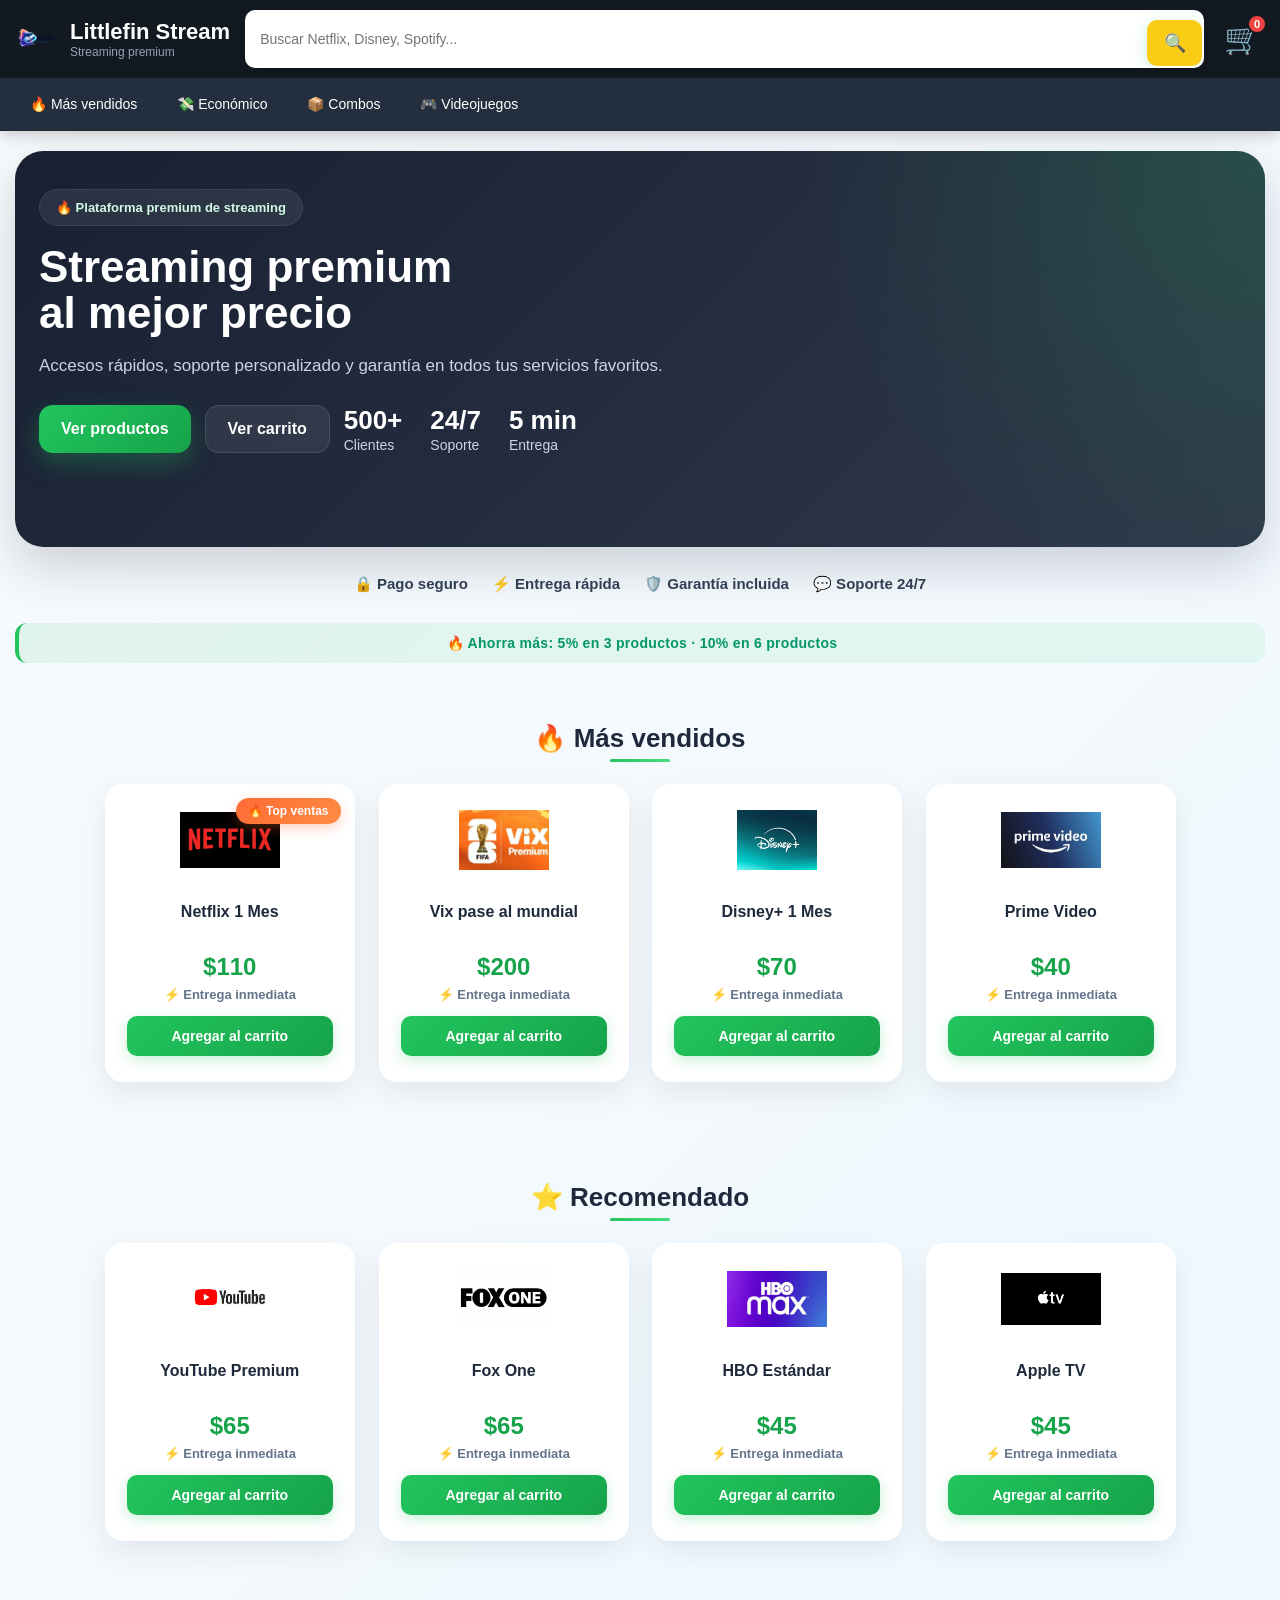
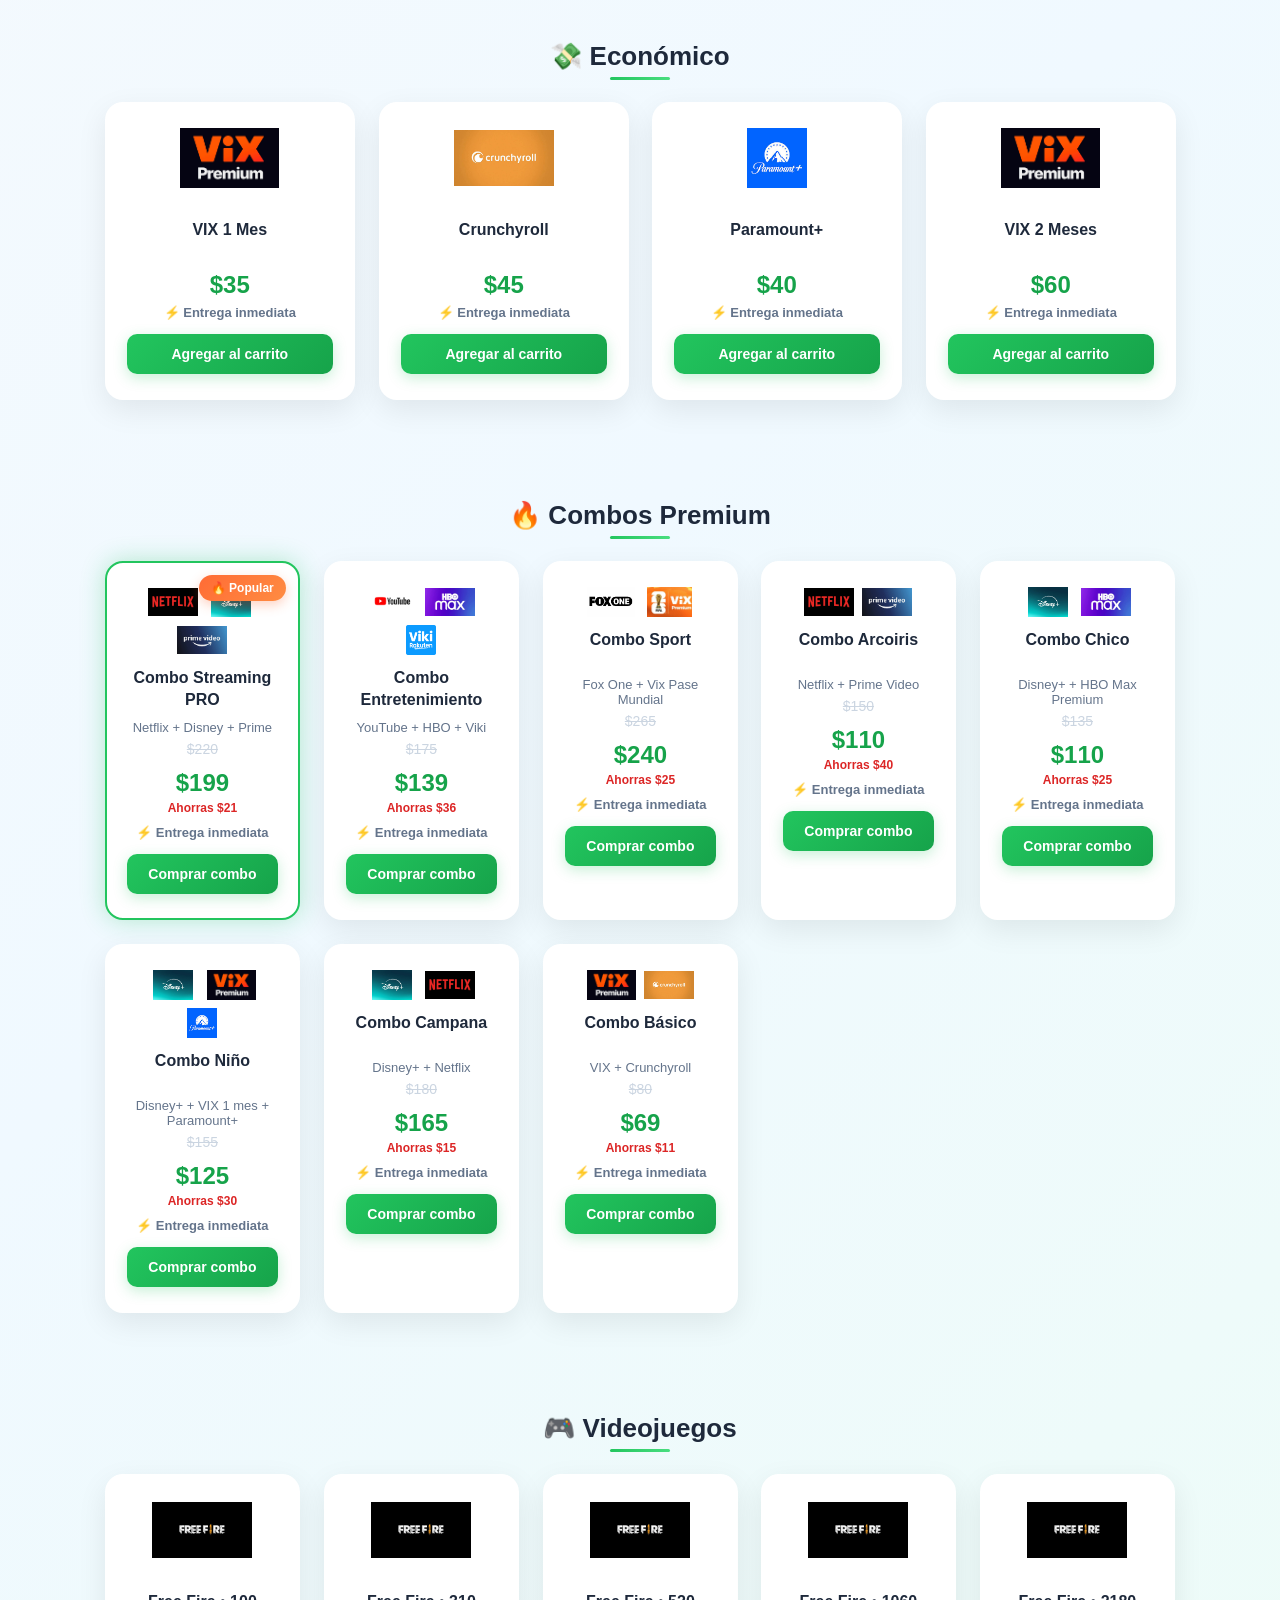
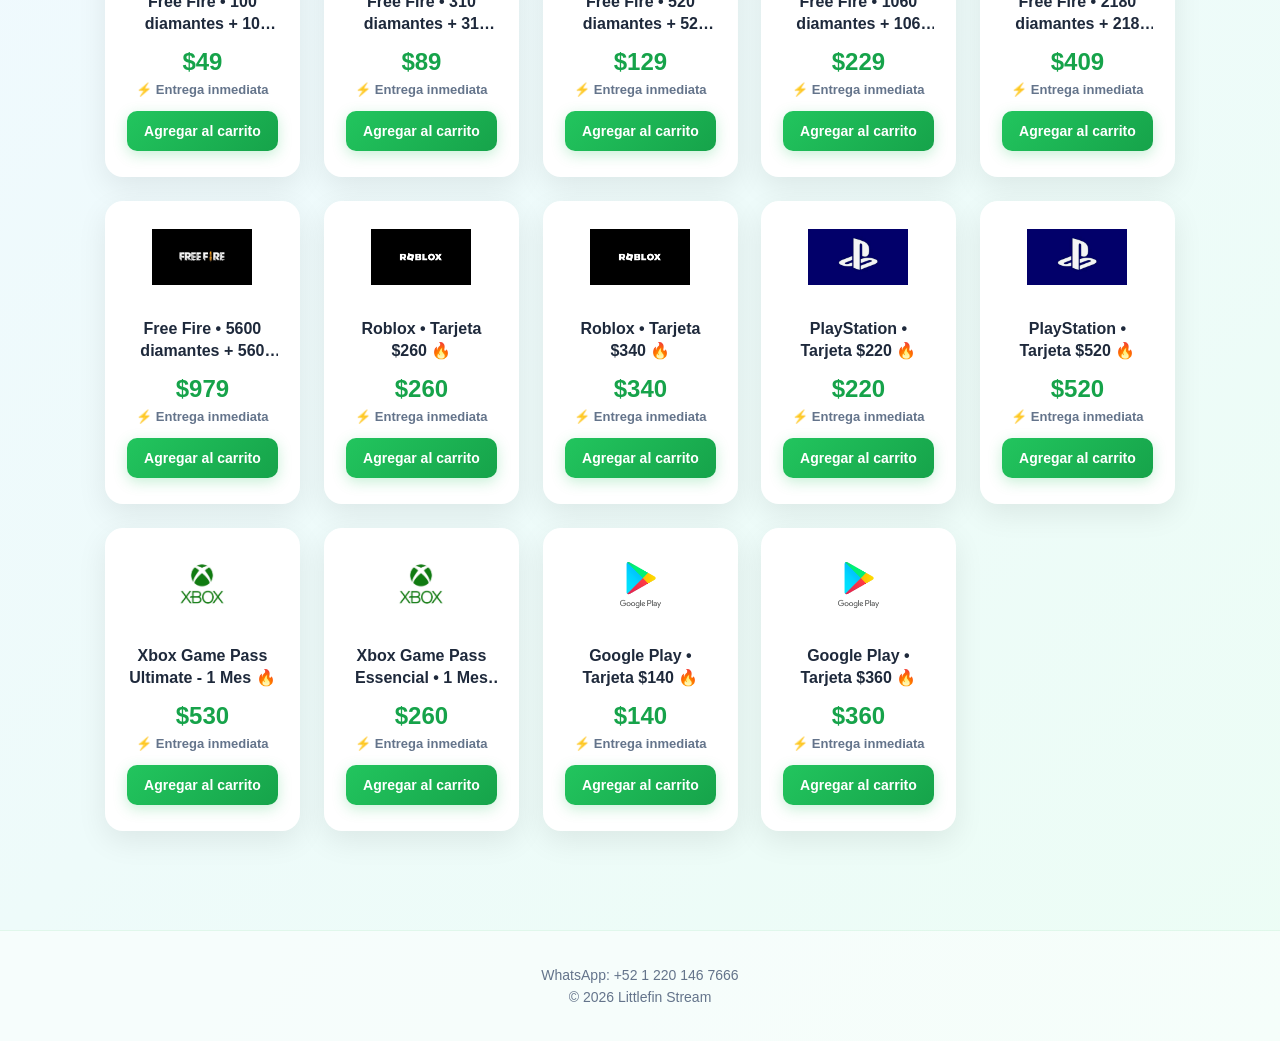
==== commit 8da8693b: "Update index.html" ====
--- a/index.html
+++ b/index.html
@@ -317,40 +317,6 @@
 </section>
 
 
-<!-- REFERIDOS -->
-<section class="section referidos">
-  <h2>🎁 Programa de referidos</h2>
-
-  <div class="referidos-card">
-    <h3>Invita a tus amigos y gana descuentos</h3>
-    <p>
-      Comparte Littlefin Stream con tus amigos.  
-      Si tu referido compra, tú recibes un descuento en tu próxima compra.
-    </p>
-
-    <div class="referidos-beneficios">
-      <div>
-        <strong>1 referido</strong>
-        <span>$10 de descuento</span>
-      </div>
-
-      <div>
-        <strong>3 referidos</strong>
-        <span>$35 de descuento</span>
-      </div>
-
-      <div>
-        <strong>5 referidos</strong>
-        <span>$70 de descuento</span>
-      </div>
-    </div>
-
-    <button onclick="compartirReferido()">
-      Compartir por WhatsApp
-    </button>
-  </div>
-</section>
-
 <!-- ===================================================== -->
 <!-- RECOMENDADO -->
 <!-- ===================================================== -->
--- a/styles.css
+++ b/styles.css
@@ -1737,4 +1737,3 @@
 }
 
 
-
